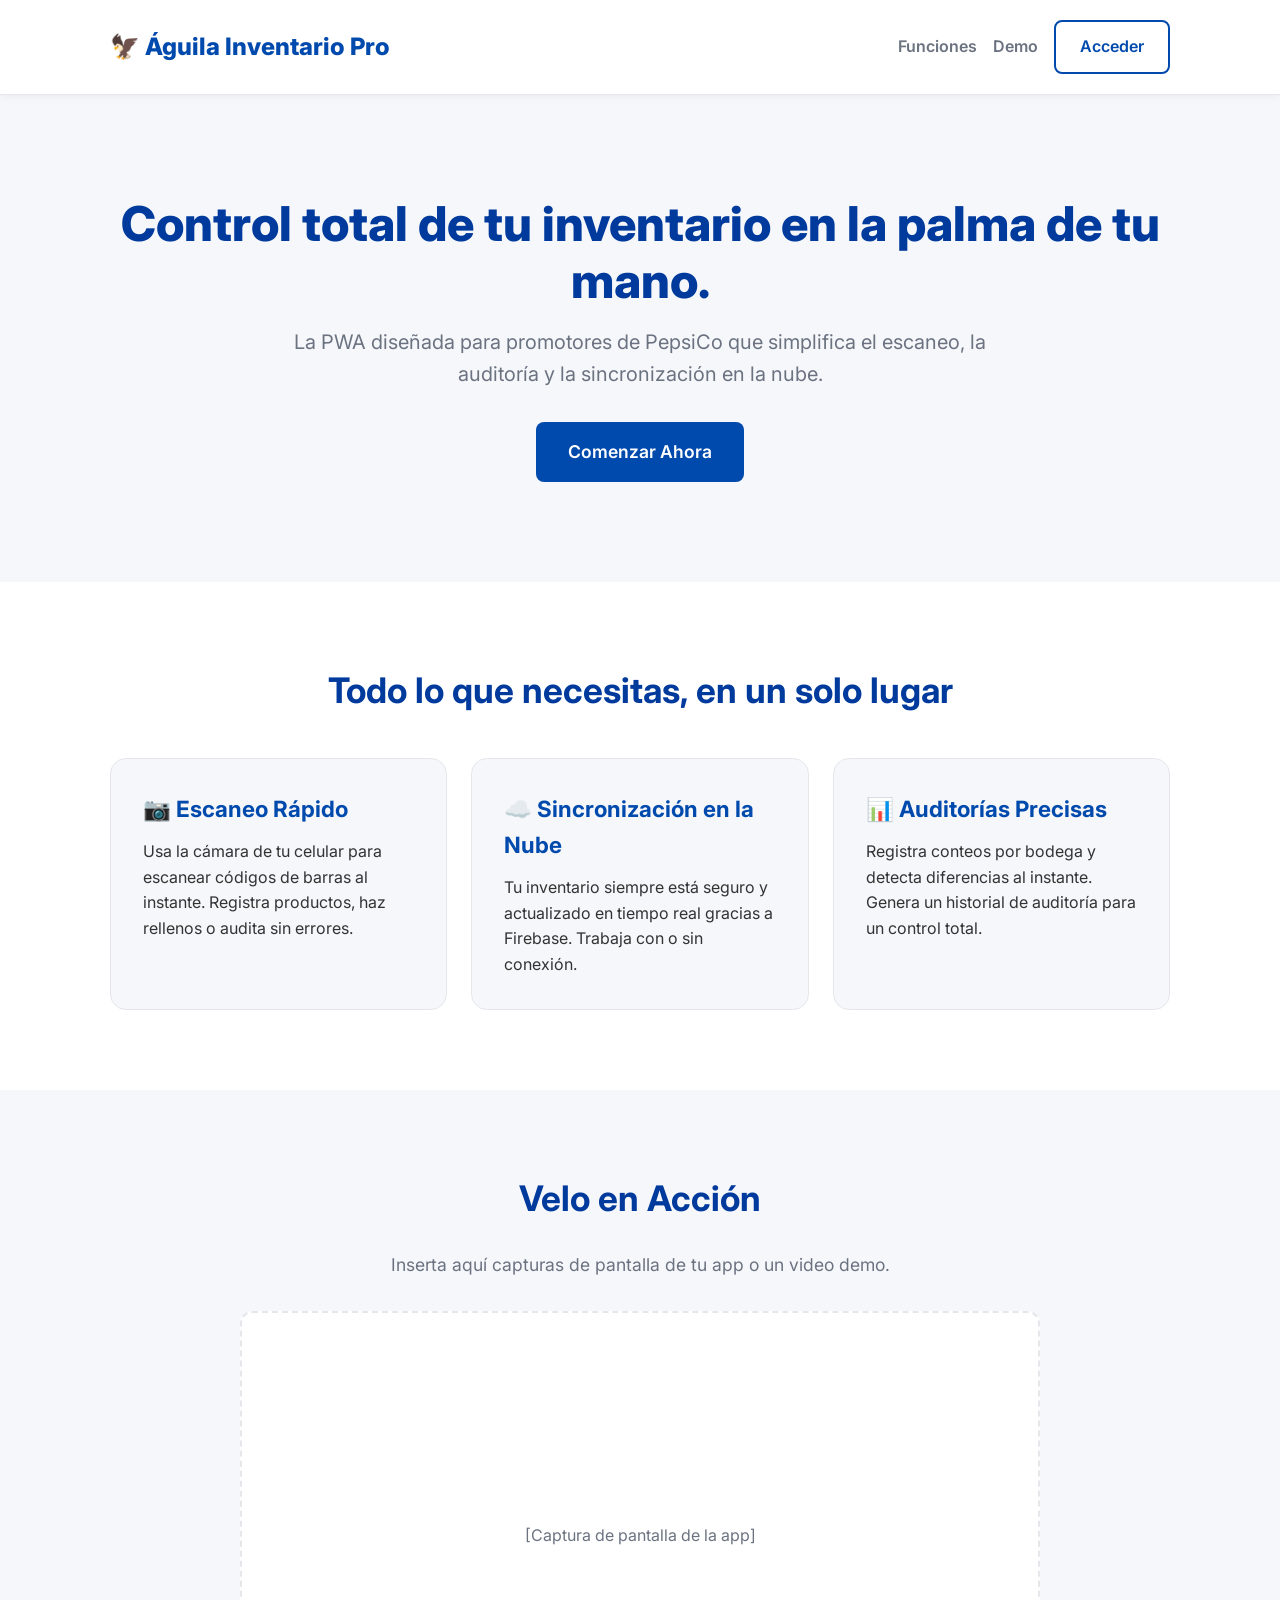
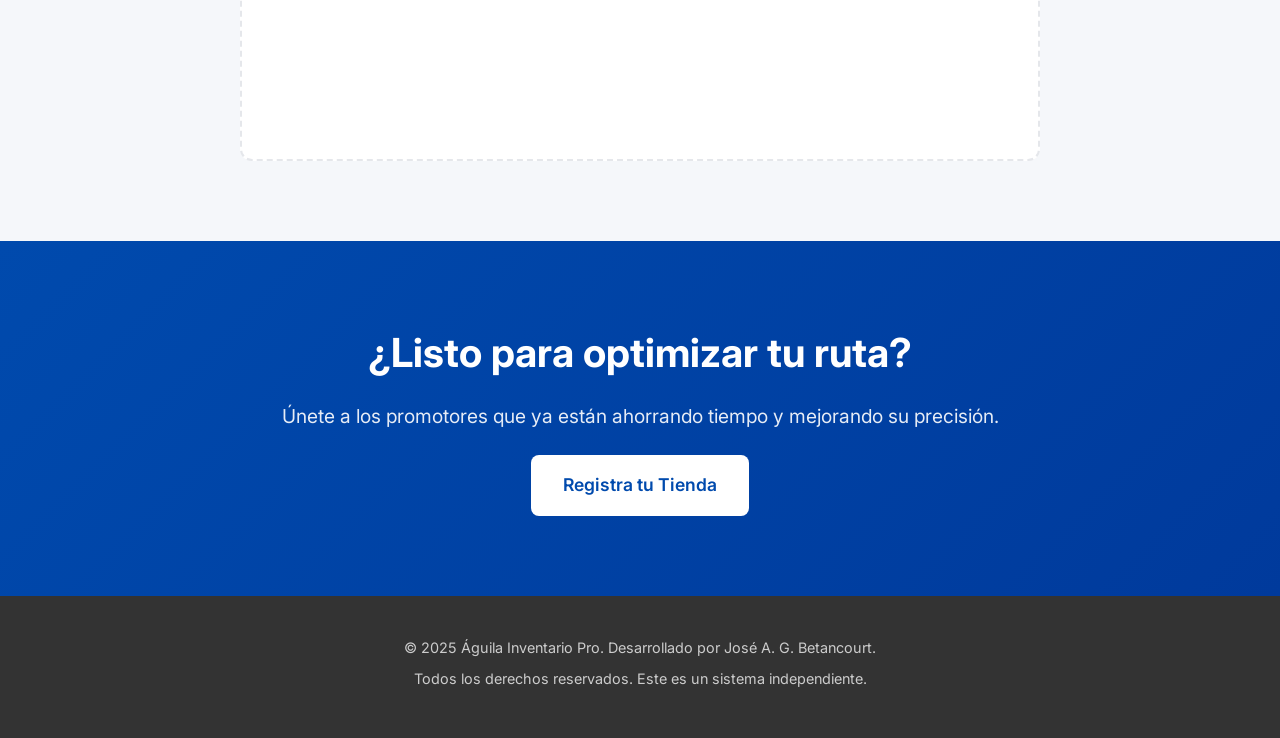
==== index.html @ 4dbc7846 "Add files via upload" ====
<!DOCTYPE html>
<html lang="es-MX">
<head>
    <meta charset="UTF-8">
    <meta name="viewport" content="width=device-width, initial-scale=1.0">
    <title>Águila Inventario Pro - La Solución para Promotores</title>
    <meta name="description" content="Optimiza tu inventario, auditorías y reportes con Águila Inventario Pro, la PWA diseñada para promotores de PepsiCo.">
    <link rel="stylesheet" href="style.css">
    <link rel="icon" href="https://aguilainvantario.netlify.app//icon-192x192.png">
</head>
<body>

    <header class="navbar">
        <div class="container">
            <h1 class="logo">🦅 Águila Inventario Pro</h1>
            <nav>
                <a href="#features" class="nav-link">Funciones</a>
                <a href="#demo" class="nav-link">Demo</a>
                <a href="https://aguilainvantario.netlify.app/" class="btn btn-secondary">Acceder</a>
            </nav>
        </div>
    </header>

    <main>
        <section id="hero" class="hero">
            <div class="container text-center">
                <h2>Control total de tu inventario en la palma de tu mano.</h2>
                <p class_subtle">La PWA diseñada para promotores de PepsiCo que simplifica el escaneo, la auditoría y la sincronización en la nube.</p>
                <a href="https://aguilainvantario.netlify.app/" class="btn btn-primary btn-lg">Comenzar Ahora</a>
            </div>
        </section>

        <section id="features" class="features">
            <div class="container">
                <h3 class="text-center section-title">Todo lo que necesitas, en un solo lugar</h3>
                <div class="features-grid">
                    <div class="feature-card">
                        <h4>📷 Escaneo Rápido</h4>
                        <p>Usa la cámara de tu celular para escanear códigos de barras al instante. Registra productos, haz rellenos o audita sin errores.</p>
                    </div>
                    <div class="feature-card">
                        <h4>☁️ Sincronización en la Nube</h4>
                        <p>Tu inventario siempre está seguro y actualizado en tiempo real gracias a Firebase. Trabaja con o sin conexión.</p>
                    </div>
                    <div class="feature-card">
                        <h4>📊 Auditorías Precisas</h4>
                        <p>Registra conteos por bodega y detecta diferencias al instante. Genera un historial de auditoría para un control total.</p>
                    </div>
                </div>
            </div>
        </section>

        <section id="demo" class="demo-section">
            <div class="container text-center">
                <h3 class="section-title">Velo en Acción</h3>
                <p class="text-subtle">Inserta aquí capturas de pantalla de tu app o un video demo.</p>
                <div class="screenshot-placeholder">
                    <p>[Captura de pantalla de la app]</p>
                </div>
            </div>
        </section>

        <section id="cta" class="cta">
            <div class="container text-center">
                <h3>¿Listo para optimizar tu ruta?</h3>
                <p>Únete a los promotores que ya están ahorrando tiempo y mejorando su precisión.</p>
                <a href="https://aguilainvantario.netlify.app/" class="btn btn-primary btn-lg">Registra tu Tienda</a>
            </div>
        </section>
    </main>

    <footer class="footer">
        <div class="container text-center">
            <p>&copy; 2025 Águila Inventario Pro. Desarrollado por José A. G. Betancourt.</p>
            <p>Todos los derechos reservados. Este es un sistema independiente.</p>
        </div>
    </footer>

</body>
</html>
---- style.css ----
/* Importar una fuente limpia */
@import url('https://fonts.googleapis.com/css2?family=Inter:wght@400;600;700;800&display=swap');

/* ============================================================
   Águila Inventario Pro - Estilos de Landing Page
   ============================================================ */

/* Usamos las mismas variables de color de tu app */
:root {
  --primary: #004aad; /* */
  --primary-dark: #003a9c; /* */
  --background: #f5f7fa; /* */
  --card-bg: #ffffff; /* */
  --border: #e5e7eb; /* */
  --text: #333333; /* */
  --muted: #6b7280; /* */
}

/* Reseteo básico */
* {
  box-sizing: border-box;
  margin: 0;
  padding: 0;
}

body {
  font-family: 'Inter', 'Segoe UI', Tahoma, sans-serif;
  background: var(--card-bg); /* Fondo blanco para la landing */
  color: var(--text);
  line-height: 1.6;
}

.container {
  max-width: 1100px;
  margin: 0 auto;
  padding: 0 20px;
}

.text-center {
  text-align: center;
}

.text-subtle {
  color: var(--muted);
  font-size: 1.1em;
}

.section-title {
  font-size: 2.2em;
  color: var(--primary-dark);
  margin-bottom: 24px;
}

/* --- Botones --- */
.btn {
  padding: 12px 24px;
  border: none;
  border-radius: 8px;
  font-weight: 600;
  font-size: 16px;
  text-decoration: none;
  transition: all 0.3s ease;
  cursor: pointer;
  display: inline-block;
}

.btn-primary {
  background: var(--primary);
  color: white;
}
.btn-primary:hover {
  background: var(--primary-dark);
  transform: translateY(-2px);
  box-shadow: 0 4px 12px rgba(0,74,173,0.3);
}

.btn-secondary {
  background: transparent;
  color: var(--primary);
  border: 2px solid var(--primary);
}
.btn-secondary:hover {
  background: var(--primary);
  color: white;
}

.btn-lg {
  padding: 16px 32px;
  font-size: 1.1em;
}

/* --- Encabezado --- */
.navbar {
  background: #fff;
  padding: 20px 0;
  border-bottom: 1px solid var(--border);
  position: sticky;
  top: 0;
  z-index: 100;
  box-shadow: 0 2px 8px rgba(0,0,0,0.05);
}

.navbar .container {
  display: flex;
  justify-content: space-between;
  align-items: center;
}

.logo {
  font-size: 1.5em;
  color: var(--primary);
  font-weight: 800;
}

.navbar nav {
  display: flex;
  align-items: center;
  gap: 16px;
}

.nav-link {
  text-decoration: none;
  color: var(--muted);
  font-weight: 600;
}
.nav-link:hover {
  color: var(--primary);
}

/* --- Secciones --- */
section {
  padding: 80px 0;
}

/* Hero */
.hero {
  background: var(--background);
  padding: 100px 0;
}

.hero h2 {
  font-size: 3em;
  font-weight: 800;
  color: var(--primary-dark);
  margin-bottom: 16px;
  line-height: 1.2;
}
.hero p {
  font-size: 1.25em;
  color: var(--muted);
  max-width: 700px;
  margin: 0 auto 32px;
}

/* Features */
.features {
  background: #fff;
}

.features-grid {
  display: grid;
  grid-template-columns: repeat(3, 1fr);
  gap: 24px;
  margin-top: 40px;
}

.feature-card {
  background: var(--background);
  padding: 32px;
  border-radius: 16px;
  border: 1px solid var(--border);
  transition: all 0.3s ease;
}
.feature-card:hover {
  transform: translateY(-5px);
  box-shadow: 0 8px 24px rgba(0,0,0,0.1);
}

.feature-card h4 {
  font-size: 1.4em;
  color: var(--primary);
  margin-bottom: 12px;
}

/* Demo */
.demo-section {
  background: var(--background);
}
.screenshot-placeholder {
  max-width: 800px;
  margin: 32px auto 0;
  background: #fff;
  border: 2px dashed var(--border);
  height: 450px;
  display: flex;
  align-items: center;
  justify-content: center;
  border-radius: 12px;
  color: var(--muted);
}

/* CTA */
.cta {
  background: linear-gradient(135deg, var(--primary), var(--primary-dark));
  color: white;
}
.cta h3 {
  font-size: 2.5em;
  margin-bottom: 16px;
}
.cta p {
  font-size: 1.2em;
  opacity: 0.9;
  margin-bottom: 24px;
}
.cta .btn-primary {
  background: white;
  color: var(--primary);
}
.cta .btn-primary:hover {
  background: #f0f0f0;
  color: var(--primary-dark);
}

/* Footer */
.footer {
  background: #333;
  color: #ccc;
  padding: 40px 0;
  font-size: 0.9em;
}
.footer p {
  margin-bottom: 8px;
}

/* Demo Gallery */
.demo-gallery {
  display: grid;
  grid-template-columns: repeat(auto-fit, minmax(280px, 1fr));
  gap: 24px;
  margin-top: 40px;
}

.demo-gallery img {
  width: 100%;
  border-radius: 12px;
  border: 1px solid var(--border);
  box-shadow: 0 6px 16px rgba(0,0,0,0.08);
  transition: all 0.3s ease;
}

.demo-gallery img:hover {
  transform: translateY(-5px) scale(1.03);
  box-shadow: 0 10px 24px rgba(0,0,0,0.12);
}


/* --- Responsivo --- */
@media (max-width: 768px) {
  .hero h2 {
    font-size: 2.2em;
  }
  .features-grid {
    grid-template-columns: 1fr;
  }
  .navbar .container {
    flex-direction: column;
    gap: 16px;
  }
}
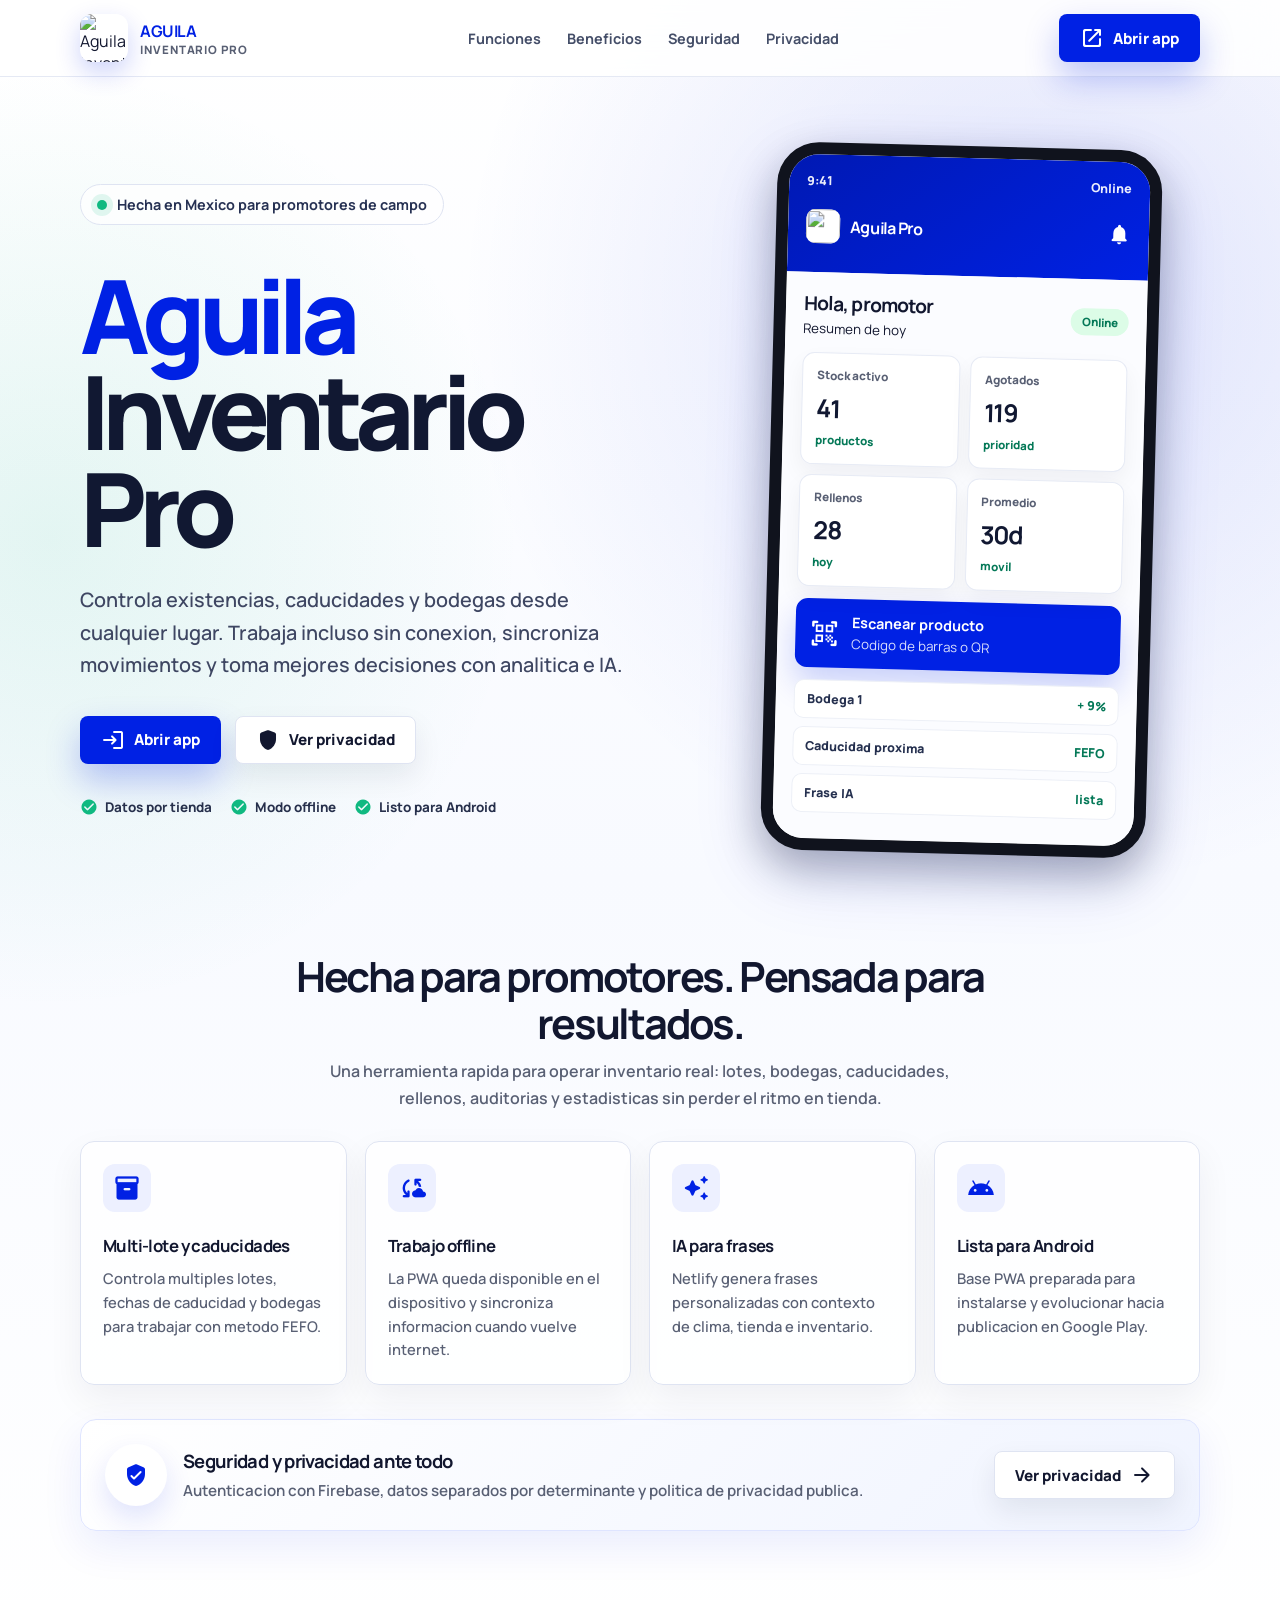
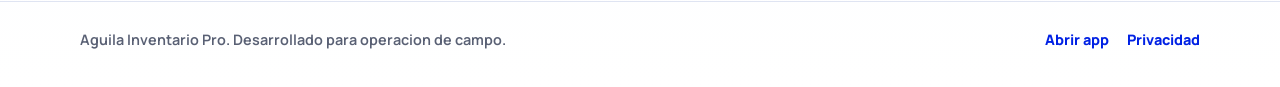
==== commit 94bcb8ae: "Rename landing.html to index.html" ====
--- a/index.html
+++ b/index.html
@@ -1,80 +1,770 @@
-<!DOCTYPE html>
-<html lang="es-MX">
-<head>
-    <meta charset="UTF-8">
-    <meta name="viewport" content="width=device-width, initial-scale=1.0">
-    <title>Águila Inventario Pro - La Solución para Promotores</title>
-    <meta name="description" content="Optimiza tu inventario, auditorías y reportes con Águila Inventario Pro, la PWA diseñada para promotores de PepsiCo.">
-    <link rel="stylesheet" href="style.css">
-    <link rel="icon" href="https://aguilainvantario.netlify.app//icon-192x192.png">
-</head>
-<body>
-
-    <header class="navbar">
-        <div class="container">
-            <h1 class="logo">🦅 Águila Inventario Pro</h1>
-            <nav>
-                <a href="#features" class="nav-link">Funciones</a>
-                <a href="#demo" class="nav-link">Demo</a>
-                <a href="https://aguilainvantario.netlify.app/" class="btn btn-secondary">Acceder</a>
-            </nav>
-        </div>
-    </header>
-
-    <main>
-        <section id="hero" class="hero">
-            <div class="container text-center">
-                <h2>Control total de tu inventario en la palma de tu mano.</h2>
-                <p class_subtle">La PWA diseñada para promotores de PepsiCo que simplifica el escaneo, la auditoría y la sincronización en la nube.</p>
-                <a href="https://aguilainvantario.netlify.app/" class="btn btn-primary btn-lg">Comenzar Ahora</a>
-            </div>
-        </section>
-
-        <section id="features" class="features">
-            <div class="container">
-                <h3 class="text-center section-title">Todo lo que necesitas, en un solo lugar</h3>
-                <div class="features-grid">
-                    <div class="feature-card">
-                        <h4>📷 Escaneo Rápido</h4>
-                        <p>Usa la cámara de tu celular para escanear códigos de barras al instante. Registra productos, haz rellenos o audita sin errores.</p>
-                    </div>
-                    <div class="feature-card">
-                        <h4>☁️ Sincronización en la Nube</h4>
-                        <p>Tu inventario siempre está seguro y actualizado en tiempo real gracias a Firebase. Trabaja con o sin conexión.</p>
-                    </div>
-                    <div class="feature-card">
-                        <h4>📊 Auditorías Precisas</h4>
-                        <p>Registra conteos por bodega y detecta diferencias al instante. Genera un historial de auditoría para un control total.</p>
-                    </div>
-                </div>
-            </div>
-        </section>
-
-        <section id="demo" class="demo-section">
-            <div class="container text-center">
-                <h3 class="section-title">Velo en Acción</h3>
-                <p class="text-subtle">Inserta aquí capturas de pantalla de tu app o un video demo.</p>
-                <div class="screenshot-placeholder">
-                    <p>[Captura de pantalla de la app]</p>
-                </div>
-            </div>
-        </section>
-
-        <section id="cta" class="cta">
-            <div class="container text-center">
-                <h3>¿Listo para optimizar tu ruta?</h3>
-                <p>Únete a los promotores que ya están ahorrando tiempo y mejorando su precisión.</p>
-                <a href="https://aguilainvantario.netlify.app/" class="btn btn-primary btn-lg">Registra tu Tienda</a>
-            </div>
-        </section>
-    </main>
-
-    <footer class="footer">
-        <div class="container text-center">
-            <p>&copy; 2025 Águila Inventario Pro. Desarrollado por José A. G. Betancourt.</p>
-            <p>Todos los derechos reservados. Este es un sistema independiente.</p>
-        </div>
-    </footer>
-
-</body>
-</html>
+<!DOCTYPE html>
+<html lang="es-MX">
+<head>
+  <meta charset="UTF-8">
+  <meta name="viewport" content="width=device-width, initial-scale=1.0">
+  <meta name="description" content="Aguila Inventario Pro, app de inventario para promotores con multi-lote, modo offline, analitica e IA.">
+  <meta name="theme-color" content="#0021e4">
+  <title>Aguila Inventario Pro | Inventario para promotores</title>
+  <link rel="manifest" href="manifest.json">
+  <link rel="icon" type="image/png" sizes="192x192" href="icon-192x192.png">
+  <link rel="apple-touch-icon" href="icon-192x192.png">
+  <link href="https://fonts.googleapis.com/css2?family=Manrope:wght@400;500;600;700;800;900&display=swap" rel="stylesheet">
+  <link href="https://fonts.googleapis.com/icon?family=Material+Icons+Round" rel="stylesheet">
+  <style>
+    :root {
+      --primary: #0021e4;
+      --primary-dark: #0016a8;
+      --primary-soft: #edf0ff;
+      --success: #10b981;
+      --warning: #f59e0b;
+      --text: #12172f;
+      --muted: #596074;
+      --border: #dfe4f2;
+      --surface: #ffffff;
+      --page: #f8faff;
+      --shadow: 0 24px 70px rgba(0, 33, 228, 0.14);
+    }
+
+    * {
+      box-sizing: border-box;
+      margin: 0;
+      padding: 0;
+    }
+
+    html {
+      scroll-behavior: smooth;
+    }
+
+    body {
+      min-height: 100vh;
+      font-family: "Manrope", Arial, sans-serif;
+      color: var(--text);
+      background:
+        radial-gradient(circle at 82% 18%, rgba(0, 33, 228, 0.12), transparent 34%),
+        radial-gradient(circle at 4% 32%, rgba(16, 185, 129, 0.10), transparent 28%),
+        linear-gradient(180deg, #ffffff 0%, var(--page) 52%, #ffffff 100%);
+    }
+
+    a {
+      color: inherit;
+      text-decoration: none;
+    }
+
+    .shell {
+      width: min(1120px, calc(100% - 32px));
+      margin: 0 auto;
+    }
+
+    .topbar {
+      position: sticky;
+      top: 0;
+      z-index: 10;
+      background: rgba(255, 255, 255, 0.86);
+      backdrop-filter: blur(18px);
+      border-bottom: 1px solid rgba(223, 228, 242, 0.8);
+    }
+
+    .topbar-inner {
+      height: 76px;
+      display: flex;
+      align-items: center;
+      justify-content: space-between;
+      gap: 24px;
+    }
+
+    .brand {
+      display: flex;
+      align-items: center;
+      gap: 12px;
+      min-width: 0;
+    }
+
+    .brand img {
+      width: 48px;
+      height: 48px;
+      border-radius: 12px;
+      box-shadow: 0 10px 26px rgba(0, 33, 228, 0.20);
+    }
+
+    .brand strong {
+      display: block;
+      font-size: 1rem;
+      line-height: 1;
+      letter-spacing: -0.03em;
+      color: var(--primary);
+    }
+
+    .brand span {
+      display: block;
+      margin-top: 3px;
+      font-size: 0.72rem;
+      font-weight: 800;
+      letter-spacing: 0.08em;
+      color: var(--muted);
+      text-transform: uppercase;
+    }
+
+    .nav {
+      display: flex;
+      align-items: center;
+      gap: 26px;
+      color: #25304f;
+      font-size: 0.9rem;
+      font-weight: 700;
+    }
+
+    .nav a {
+      opacity: 0.86;
+    }
+
+    .nav a:hover {
+      opacity: 1;
+      color: var(--primary);
+    }
+
+    .btn {
+      display: inline-flex;
+      align-items: center;
+      justify-content: center;
+      gap: 9px;
+      min-height: 48px;
+      padding: 0 20px;
+      border-radius: 8px;
+      border: 1px solid transparent;
+      font-weight: 850;
+      font-size: 0.95rem;
+      transition: transform 160ms ease, box-shadow 160ms ease, background 160ms ease;
+    }
+
+    .btn:hover {
+      transform: translateY(-1px);
+    }
+
+    .btn-primary {
+      color: #ffffff;
+      background: var(--primary);
+      box-shadow: 0 16px 34px rgba(0, 33, 228, 0.26);
+    }
+
+    .btn-primary:hover {
+      background: var(--primary-dark);
+    }
+
+    .btn-secondary {
+      color: #12172f;
+      background: #ffffff;
+      border-color: var(--border);
+      box-shadow: 0 12px 28px rgba(18, 23, 47, 0.08);
+    }
+
+    .hero {
+      min-height: calc(100vh - 76px);
+      display: grid;
+      grid-template-columns: minmax(0, 1.02fr) minmax(360px, 0.86fr);
+      align-items: center;
+      gap: clamp(36px, 6vw, 78px);
+      padding: 56px 0 34px;
+    }
+
+    .hero-copy {
+      max-width: 610px;
+    }
+
+    .country {
+      display: inline-flex;
+      align-items: center;
+      gap: 10px;
+      margin-bottom: 42px;
+      padding: 10px 16px;
+      border: 1px solid var(--border);
+      border-radius: 999px;
+      background: rgba(255, 255, 255, 0.72);
+      color: #263153;
+      font-size: 0.9rem;
+      font-weight: 700;
+    }
+
+    .country .dot {
+      width: 10px;
+      height: 10px;
+      border-radius: 50%;
+      background: var(--success);
+      box-shadow: 0 0 0 6px rgba(16, 185, 129, 0.12);
+    }
+
+    h1 {
+      max-width: 760px;
+      color: #111832;
+      font-size: clamp(3.3rem, 8vw, 6.5rem);
+      line-height: 0.94;
+      letter-spacing: -0.075em;
+      font-weight: 900;
+    }
+
+    h1 span {
+      color: var(--primary);
+    }
+
+    .lead {
+      max-width: 560px;
+      margin-top: 28px;
+      color: #3e4662;
+      font-size: clamp(1.05rem, 1.55vw, 1.25rem);
+      line-height: 1.65;
+      font-weight: 550;
+    }
+
+    .hero-actions {
+      display: flex;
+      flex-wrap: wrap;
+      gap: 14px;
+      margin-top: 34px;
+    }
+
+    .trust-row {
+      display: flex;
+      flex-wrap: wrap;
+      gap: 18px;
+      margin-top: 34px;
+      color: #27304c;
+      font-size: 0.84rem;
+      font-weight: 750;
+    }
+
+    .trust-row span {
+      display: inline-flex;
+      align-items: center;
+      gap: 7px;
+    }
+
+    .trust-row .material-icons-round {
+      color: var(--success);
+      font-size: 18px;
+    }
+
+    .phone-wrap {
+      display: flex;
+      justify-content: center;
+      align-items: center;
+      min-width: 0;
+    }
+
+    .phone {
+      width: min(385px, 100%);
+      border: 12px solid #10131d;
+      border-radius: 42px;
+      background: #ffffff;
+      box-shadow: var(--shadow), 0 18px 40px rgba(0, 0, 0, 0.28);
+      overflow: hidden;
+      transform: rotate(1.5deg);
+    }
+
+    .phone-top {
+      min-height: 118px;
+      padding: 18px 18px 22px;
+      color: #ffffff;
+      background: linear-gradient(145deg, #0019b3, #0021e4);
+    }
+
+    .phone-status {
+      display: flex;
+      justify-content: space-between;
+      margin-bottom: 20px;
+      font-size: 0.78rem;
+      font-weight: 800;
+      opacity: 0.92;
+    }
+
+    .phone-brand {
+      display: flex;
+      align-items: center;
+      justify-content: space-between;
+    }
+
+    .phone-brand img {
+      width: 34px;
+      height: 34px;
+      border-radius: 9px;
+      background: #ffffff;
+    }
+
+    .phone-brand strong {
+      display: block;
+      font-size: 1rem;
+      letter-spacing: -0.03em;
+    }
+
+    .phone-body {
+      padding: 18px;
+      background: #fbfcff;
+    }
+
+    .hello {
+      display: flex;
+      justify-content: space-between;
+      align-items: center;
+      margin-bottom: 14px;
+    }
+
+    .hello h2 {
+      font-size: 1.2rem;
+      letter-spacing: -0.04em;
+    }
+
+    .status {
+      display: inline-flex;
+      align-items: center;
+      gap: 6px;
+      padding: 6px 11px;
+      border-radius: 999px;
+      color: #047857;
+      background: #dcfce7;
+      font-size: 0.72rem;
+      font-weight: 900;
+    }
+
+    .metric-grid {
+      display: grid;
+      grid-template-columns: repeat(2, 1fr);
+      gap: 10px;
+    }
+
+    .metric {
+      min-height: 104px;
+      padding: 14px;
+      border: 1px solid #e7ebf5;
+      border-radius: 12px;
+      background: #ffffff;
+      box-shadow: 0 10px 22px rgba(18, 23, 47, 0.05);
+    }
+
+    .metric small {
+      display: block;
+      color: var(--muted);
+      font-weight: 800;
+      font-size: 0.73rem;
+    }
+
+    .metric strong {
+      display: block;
+      margin-top: 8px;
+      color: #111832;
+      font-size: 1.55rem;
+      letter-spacing: -0.05em;
+    }
+
+    .metric span {
+      display: inline-flex;
+      margin-top: 8px;
+      color: #047857;
+      font-size: 0.72rem;
+      font-weight: 800;
+    }
+
+    .scan-card {
+      margin: 12px 0;
+      padding: 14px;
+      display: flex;
+      align-items: center;
+      gap: 12px;
+      border-radius: 12px;
+      color: #ffffff;
+      background: var(--primary);
+      box-shadow: 0 16px 32px rgba(0, 33, 228, 0.20);
+    }
+
+    .scan-card .material-icons-round {
+      font-size: 30px;
+    }
+
+    .scan-card strong {
+      display: block;
+      font-size: 0.9rem;
+    }
+
+    .scan-card small {
+      opacity: 0.85;
+    }
+
+    .warehouse-list {
+      display: grid;
+      gap: 8px;
+      padding-bottom: 8px;
+    }
+
+    .warehouse-row {
+      display: flex;
+      justify-content: space-between;
+      gap: 16px;
+      padding: 10px 12px;
+      border-radius: 10px;
+      background: #ffffff;
+      border: 1px solid #edf0f7;
+      color: #25304f;
+      font-size: 0.78rem;
+      font-weight: 800;
+    }
+
+    .warehouse-row span:last-child {
+      color: #047857;
+    }
+
+    .features {
+      padding: 52px 0 70px;
+    }
+
+    .section-title {
+      max-width: 760px;
+      margin: 0 auto 30px;
+      text-align: center;
+    }
+
+    .section-title h2 {
+      font-size: clamp(1.9rem, 4vw, 2.6rem);
+      line-height: 1.12;
+      letter-spacing: -0.055em;
+    }
+
+    .section-title p {
+      max-width: 620px;
+      margin: 12px auto 0;
+      color: var(--muted);
+      font-weight: 600;
+      line-height: 1.65;
+    }
+
+    .feature-grid {
+      display: grid;
+      grid-template-columns: repeat(4, 1fr);
+      gap: 18px;
+    }
+
+    .feature {
+      min-height: 236px;
+      padding: 22px;
+      border: 1px solid var(--border);
+      border-radius: 14px;
+      background: rgba(255, 255, 255, 0.86);
+      box-shadow: 0 14px 36px rgba(18, 23, 47, 0.06);
+    }
+
+    .feature .material-icons-round {
+      display: inline-flex;
+      align-items: center;
+      justify-content: center;
+      width: 48px;
+      height: 48px;
+      margin-bottom: 22px;
+      border-radius: 12px;
+      color: var(--primary);
+      background: var(--primary-soft);
+      font-size: 28px;
+    }
+
+    .feature h3 {
+      font-size: 1.05rem;
+      letter-spacing: -0.035em;
+      margin-bottom: 10px;
+    }
+
+    .feature p {
+      color: var(--muted);
+      font-size: 0.92rem;
+      line-height: 1.62;
+      font-weight: 550;
+    }
+
+    .security {
+      margin-top: 34px;
+      padding: 24px;
+      display: flex;
+      align-items: center;
+      justify-content: space-between;
+      gap: 22px;
+      border: 1px solid #dfe5ff;
+      border-radius: 16px;
+      background: linear-gradient(135deg, #ffffff, #f0f4ff);
+      box-shadow: 0 16px 40px rgba(0, 33, 228, 0.08);
+    }
+
+    .security-info {
+      display: flex;
+      align-items: center;
+      gap: 16px;
+    }
+
+    .security-icon {
+      width: 62px;
+      height: 62px;
+      display: grid;
+      place-items: center;
+      border-radius: 50%;
+      color: var(--primary);
+      background: #ffffff;
+      box-shadow: 0 12px 28px rgba(0, 33, 228, 0.12);
+    }
+
+    .security h3 {
+      font-size: 1.15rem;
+      letter-spacing: -0.035em;
+      margin-bottom: 5px;
+    }
+
+    .security p {
+      color: var(--muted);
+      font-size: 0.95rem;
+      line-height: 1.55;
+      font-weight: 600;
+    }
+
+    .footer {
+      padding: 28px 0 38px;
+      border-top: 1px solid var(--border);
+      color: var(--muted);
+      font-size: 0.9rem;
+      font-weight: 650;
+    }
+
+    .footer-inner {
+      display: flex;
+      align-items: center;
+      justify-content: space-between;
+      gap: 16px;
+    }
+
+    .footer-links {
+      display: flex;
+      gap: 18px;
+      color: var(--primary);
+      font-weight: 850;
+    }
+
+    @media (max-width: 920px) {
+      .nav {
+        display: none;
+      }
+
+      .hero {
+        min-height: auto;
+        grid-template-columns: 1fr;
+        padding-top: 42px;
+      }
+
+      .hero-copy {
+        max-width: none;
+      }
+
+      .phone {
+        max-width: 360px;
+        transform: none;
+      }
+
+      .feature-grid {
+        grid-template-columns: repeat(2, 1fr);
+      }
+    }
+
+    @media (max-width: 620px) {
+      .shell {
+        width: min(100% - 24px, 1120px);
+      }
+
+      .topbar-inner {
+        height: 68px;
+      }
+
+      .brand img {
+        width: 42px;
+        height: 42px;
+      }
+
+      .topbar .btn {
+        min-height: 42px;
+        padding: 0 13px;
+        font-size: 0.85rem;
+      }
+
+      .country {
+        margin-bottom: 26px;
+      }
+
+      h1 {
+        font-size: clamp(3rem, 16vw, 4.7rem);
+      }
+
+      .hero-actions {
+        display: grid;
+      }
+
+      .trust-row {
+        display: grid;
+        gap: 10px;
+      }
+
+      .feature-grid {
+        grid-template-columns: 1fr;
+      }
+
+      .security,
+      .security-info,
+      .footer-inner {
+        align-items: flex-start;
+        flex-direction: column;
+      }
+    }
+  </style>
+</head>
+<body>
+  <header class="topbar">
+    <div class="shell topbar-inner">
+      <a class="brand" href="landing.html" aria-label="Aguila Inventario Pro">
+        <img src="icon-192x192.png" alt="Aguila Inventario Pro">
+        <span>
+          <strong>Aguila</strong>
+          <span>Inventario Pro</span>
+        </span>
+      </a>
+      <nav class="nav" aria-label="Secciones">
+        <a href="#funciones">Funciones</a>
+        <a href="#beneficios">Beneficios</a>
+        <a href="#seguridad">Seguridad</a>
+        <a href="privacy.html">Privacidad</a>
+      </nav>
+      <a class="btn btn-primary" href="index.html">
+        <span class="material-icons-round" aria-hidden="true">open_in_new</span>
+        Abrir app
+      </a>
+    </div>
+  </header>
+
+  <main>
+    <section class="shell hero">
+      <div class="hero-copy">
+        <div class="country"><span class="dot"></span> Hecha en Mexico para promotores de campo</div>
+        <h1><span>Aguila</span><br>Inventario Pro</h1>
+        <p class="lead">
+          Controla existencias, caducidades y bodegas desde cualquier lugar.
+          Trabaja incluso sin conexion, sincroniza movimientos y toma mejores decisiones con analitica e IA.
+        </p>
+        <div class="hero-actions">
+          <a class="btn btn-primary" href="index.html">
+            <span class="material-icons-round" aria-hidden="true">login</span>
+            Abrir app
+          </a>
+          <a class="btn btn-secondary" href="privacy.html">
+            <span class="material-icons-round" aria-hidden="true">shield</span>
+            Ver privacidad
+          </a>
+        </div>
+        <div class="trust-row" aria-label="Beneficios principales">
+          <span><span class="material-icons-round" aria-hidden="true">check_circle</span>Datos por tienda</span>
+          <span><span class="material-icons-round" aria-hidden="true">check_circle</span>Modo offline</span>
+          <span><span class="material-icons-round" aria-hidden="true">check_circle</span>Listo para Android</span>
+        </div>
+      </div>
+
+      <div class="phone-wrap" aria-hidden="true">
+        <div class="phone">
+          <div class="phone-top">
+            <div class="phone-status">
+              <span>9:41</span>
+              <span>Online</span>
+            </div>
+            <div class="phone-brand">
+              <div style="display:flex;align-items:center;gap:10px;">
+                <img src="icon-192x192.png" alt="">
+                <strong>Aguila Pro</strong>
+              </div>
+              <span class="material-icons-round">notifications</span>
+            </div>
+          </div>
+          <div class="phone-body">
+            <div class="hello">
+              <div>
+                <h2>Hola, promotor</h2>
+                <small>Resumen de hoy</small>
+              </div>
+              <span class="status">Online</span>
+            </div>
+            <div class="metric-grid">
+              <div class="metric"><small>Stock activo</small><strong>41</strong><span>productos</span></div>
+              <div class="metric"><small>Agotados</small><strong>119</strong><span>prioridad</span></div>
+              <div class="metric"><small>Rellenos</small><strong>28</strong><span>hoy</span></div>
+              <div class="metric"><small>Promedio</small><strong>30d</strong><span>movil</span></div>
+            </div>
+            <div class="scan-card">
+              <span class="material-icons-round">qr_code_scanner</span>
+              <div><strong>Escanear producto</strong><small>Codigo de barras o QR</small></div>
+            </div>
+            <div class="warehouse-list">
+              <div class="warehouse-row"><span>Bodega 1</span><span>+ 9%</span></div>
+              <div class="warehouse-row"><span>Caducidad proxima</span><span>FEFO</span></div>
+              <div class="warehouse-row"><span>Frase IA</span><span>lista</span></div>
+            </div>
+          </div>
+        </div>
+      </div>
+    </section>
+
+    <section class="shell features" id="funciones">
+      <div class="section-title" id="beneficios">
+        <h2>Hecha para promotores. Pensada para resultados.</h2>
+        <p>
+          Una herramienta rapida para operar inventario real: lotes, bodegas, caducidades,
+          rellenos, auditorias y estadisticas sin perder el ritmo en tienda.
+        </p>
+      </div>
+
+      <div class="feature-grid">
+        <article class="feature">
+          <span class="material-icons-round" aria-hidden="true">inventory_2</span>
+          <h3>Multi-lote y caducidades</h3>
+          <p>Controla multiples lotes, fechas de caducidad y bodegas para trabajar con metodo FEFO.</p>
+        </article>
+        <article class="feature">
+          <span class="material-icons-round" aria-hidden="true">cloud_sync</span>
+          <h3>Trabajo offline</h3>
+          <p>La PWA queda disponible en el dispositivo y sincroniza informacion cuando vuelve internet.</p>
+        </article>
+        <article class="feature">
+          <span class="material-icons-round" aria-hidden="true">auto_awesome</span>
+          <h3>IA para frases</h3>
+          <p>Netlify genera frases personalizadas con contexto de clima, tienda e inventario.</p>
+        </article>
+        <article class="feature">
+          <span class="material-icons-round" aria-hidden="true">android</span>
+          <h3>Lista para Android</h3>
+          <p>Base PWA preparada para instalarse y evolucionar hacia publicacion en Google Play.</p>
+        </article>
+      </div>
+
+      <div class="security" id="seguridad">
+        <div class="security-info">
+          <div class="security-icon">
+            <span class="material-icons-round" aria-hidden="true">verified_user</span>
+          </div>
+          <div>
+            <h3>Seguridad y privacidad ante todo</h3>
+            <p>Autenticacion con Firebase, datos separados por determinante y politica de privacidad publica.</p>
+          </div>
+        </div>
+        <a class="btn btn-secondary" href="privacy.html">
+          Ver privacidad
+          <span class="material-icons-round" aria-hidden="true">arrow_forward</span>
+        </a>
+      </div>
+    </section>
+  </main>
+
+  <footer class="footer">
+    <div class="shell footer-inner">
+      <span>Aguila Inventario Pro. Desarrollado para operacion de campo.</span>
+      <div class="footer-links">
+        <a href="index.html">Abrir app</a>
+        <a href="privacy.html">Privacidad</a>
+      </div>
+    </div>
+  </footer>
+</body>
+</html>
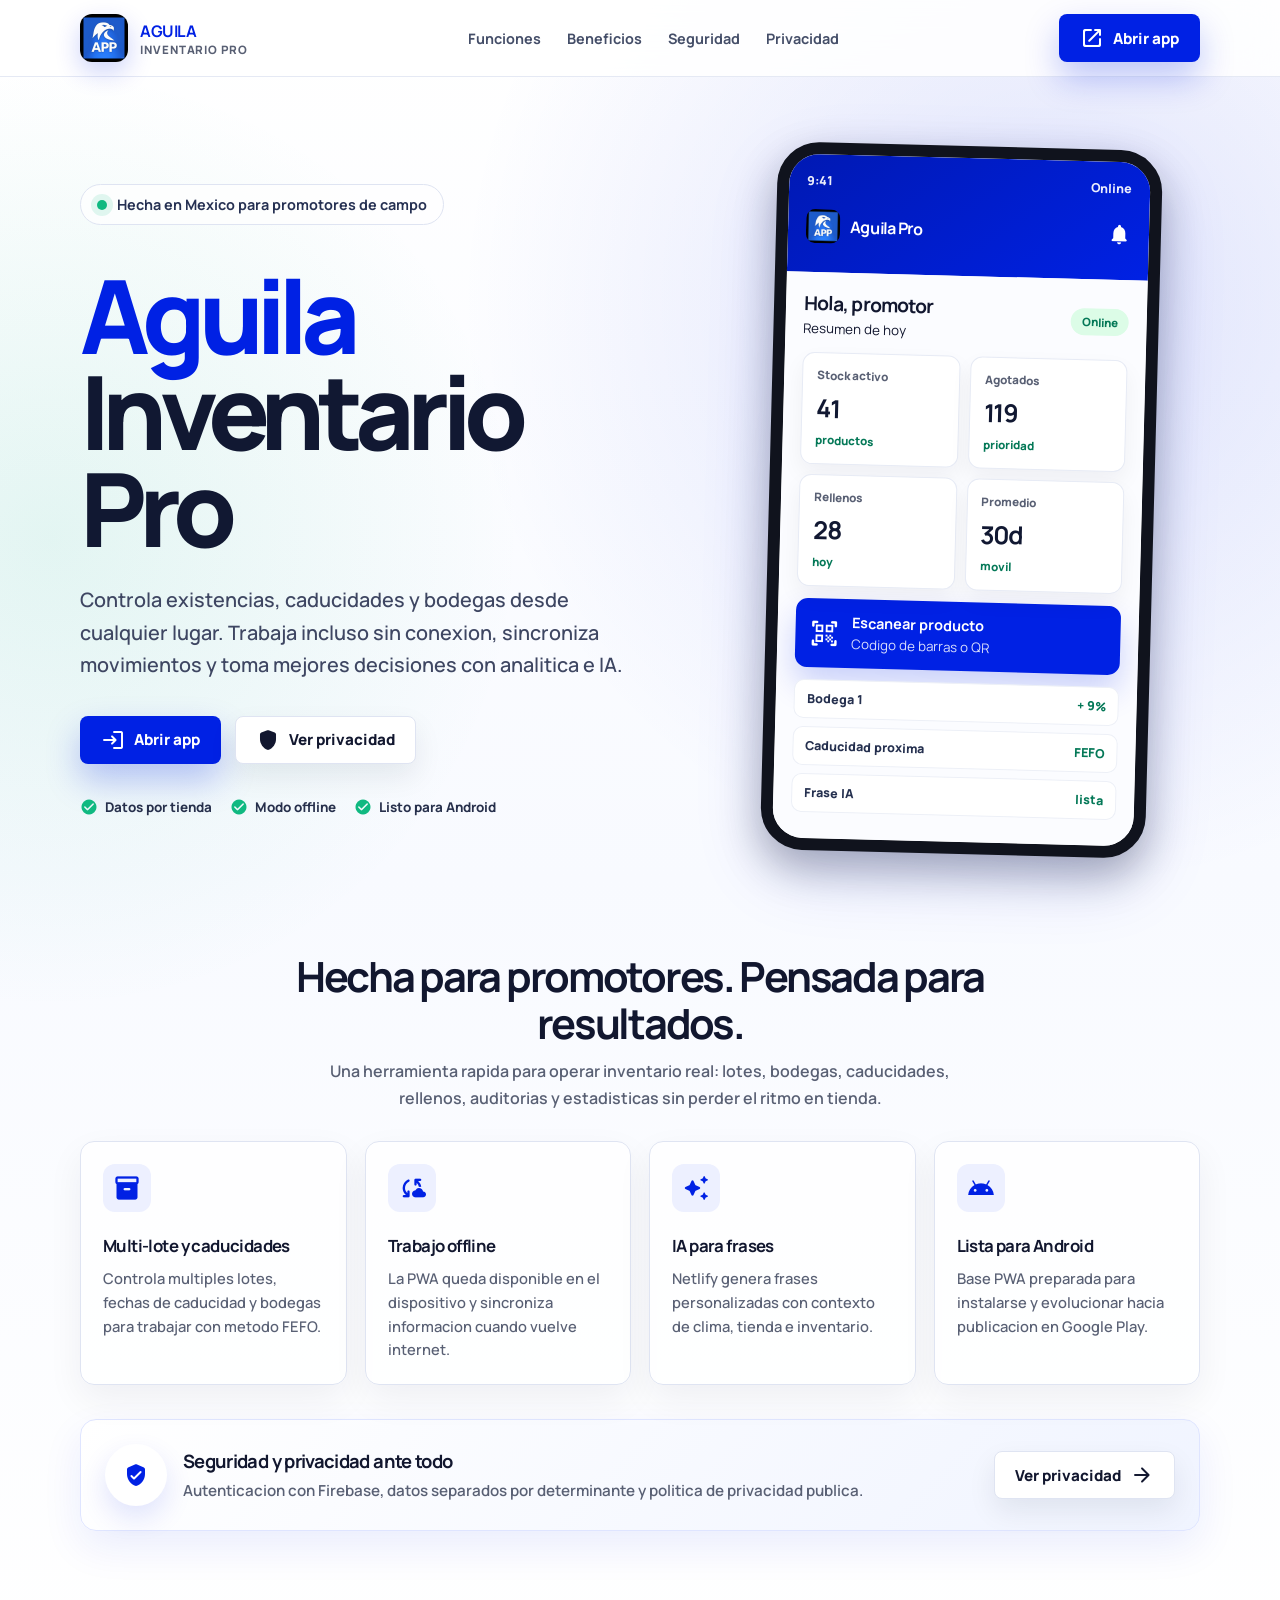
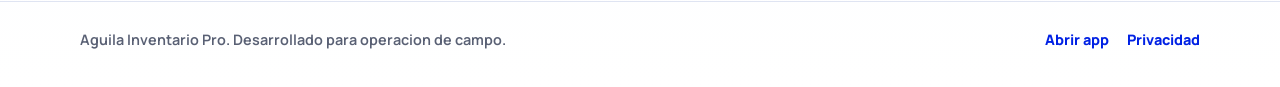
==== commit b0f95686: "Point landing CTAs to app" ====
--- a/index.html
+++ b/index.html
@@ -618,7 +618,7 @@
 <body>
   <header class="topbar">
     <div class="shell topbar-inner">
-      <a class="brand" href="landing.html" aria-label="Aguila Inventario Pro">
+      <a class="brand" href="/" aria-label="Aguila Inventario Pro">
         <img src="icon-192x192.png" alt="Aguila Inventario Pro">
         <span>
           <strong>Aguila</strong>
@@ -629,9 +629,9 @@
         <a href="#funciones">Funciones</a>
         <a href="#beneficios">Beneficios</a>
         <a href="#seguridad">Seguridad</a>
-        <a href="privacy.html">Privacidad</a>
+        <a href="https://aguilainventario.netlify.app/privacy.html">Privacidad</a>
       </nav>
-      <a class="btn btn-primary" href="index.html">
+      <a class="btn btn-primary" href="https://aguilainventario.netlify.app/">
         <span class="material-icons-round" aria-hidden="true">open_in_new</span>
         Abrir app
       </a>
@@ -648,11 +648,11 @@
           Trabaja incluso sin conexion, sincroniza movimientos y toma mejores decisiones con analitica e IA.
         </p>
         <div class="hero-actions">
-          <a class="btn btn-primary" href="index.html">
+          <a class="btn btn-primary" href="https://aguilainventario.netlify.app/">
             <span class="material-icons-round" aria-hidden="true">login</span>
             Abrir app
           </a>
-          <a class="btn btn-secondary" href="privacy.html">
+          <a class="btn btn-secondary" href="https://aguilainventario.netlify.app/privacy.html">
             <span class="material-icons-round" aria-hidden="true">shield</span>
             Ver privacidad
           </a>
@@ -749,7 +749,7 @@
             <p>Autenticacion con Firebase, datos separados por determinante y politica de privacidad publica.</p>
           </div>
         </div>
-        <a class="btn btn-secondary" href="privacy.html">
+        <a class="btn btn-secondary" href="https://aguilainventario.netlify.app/privacy.html">
           Ver privacidad
           <span class="material-icons-round" aria-hidden="true">arrow_forward</span>
         </a>
@@ -761,8 +761,8 @@
     <div class="shell footer-inner">
       <span>Aguila Inventario Pro. Desarrollado para operacion de campo.</span>
       <div class="footer-links">
-        <a href="index.html">Abrir app</a>
-        <a href="privacy.html">Privacidad</a>
+        <a href="https://aguilainventario.netlify.app/">Abrir app</a>
+        <a href="https://aguilainventario.netlify.app/privacy.html">Privacidad</a>
       </div>
     </div>
   </footer>
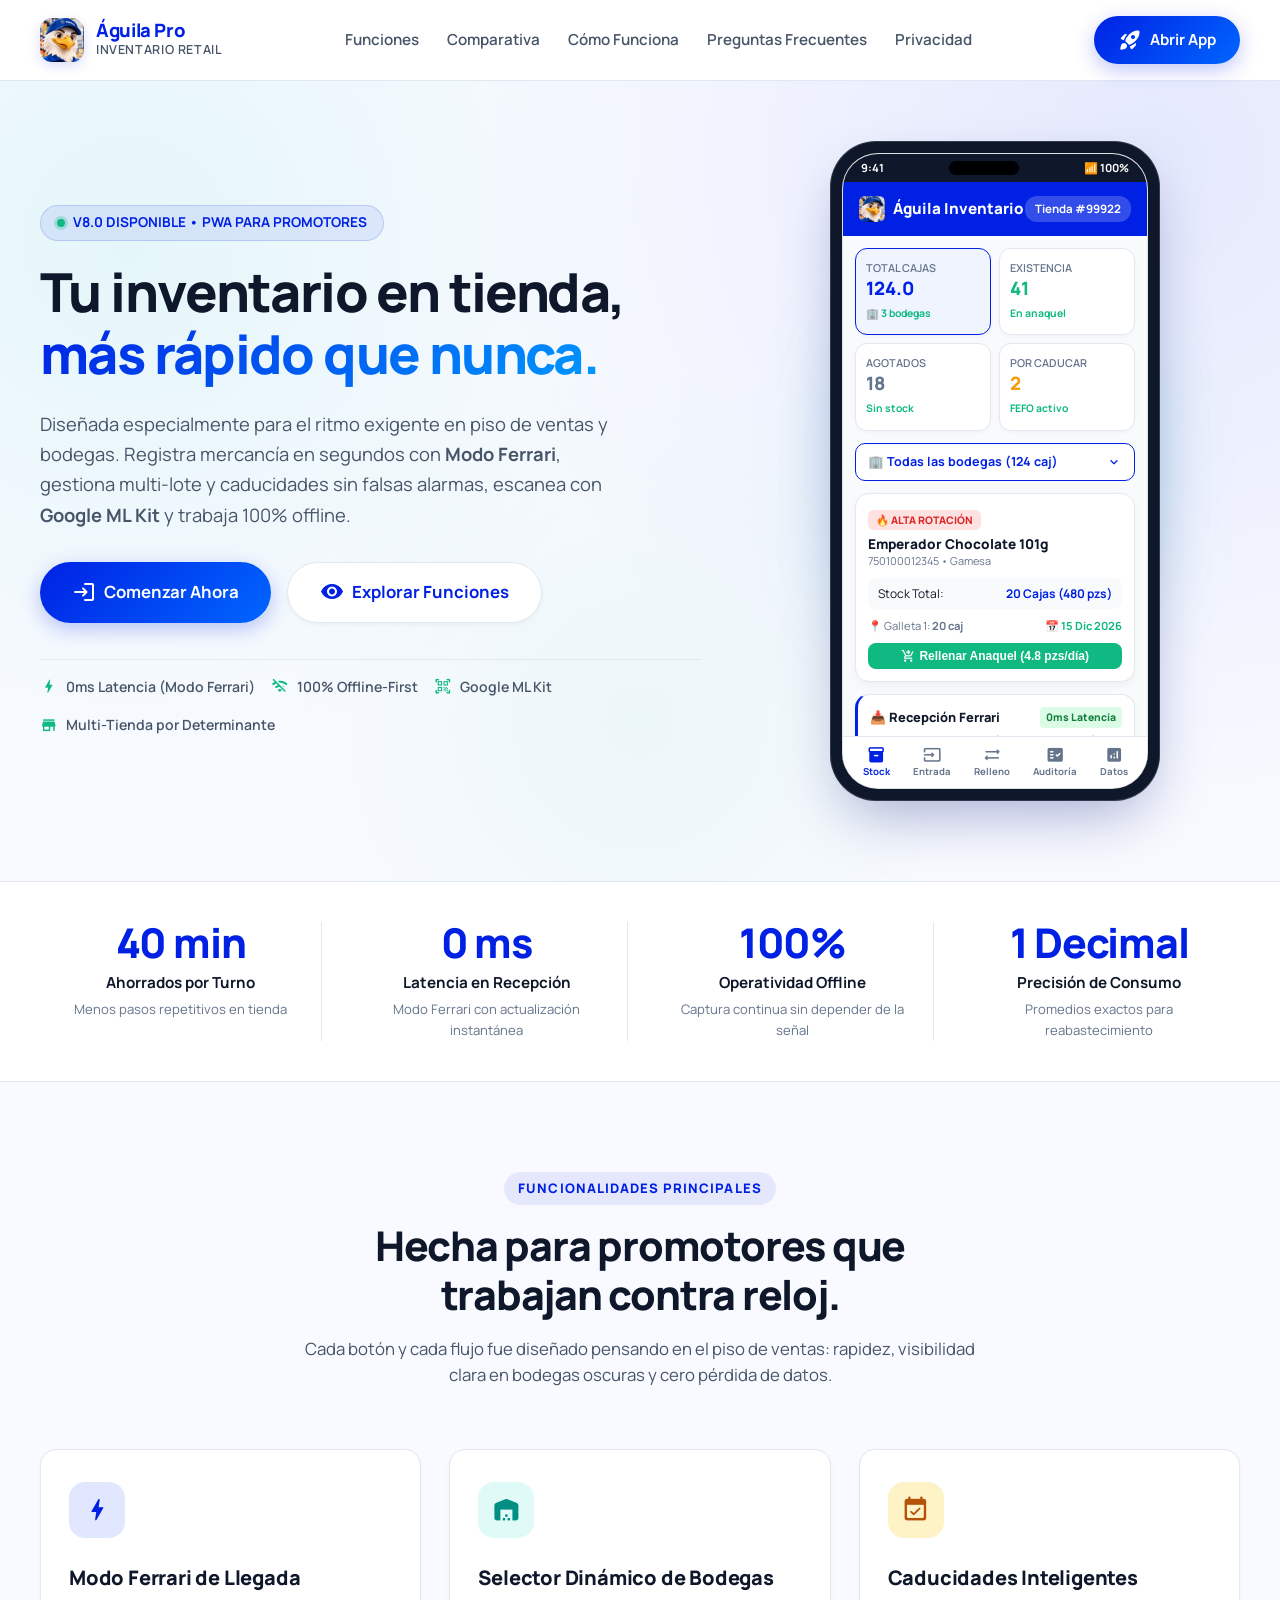
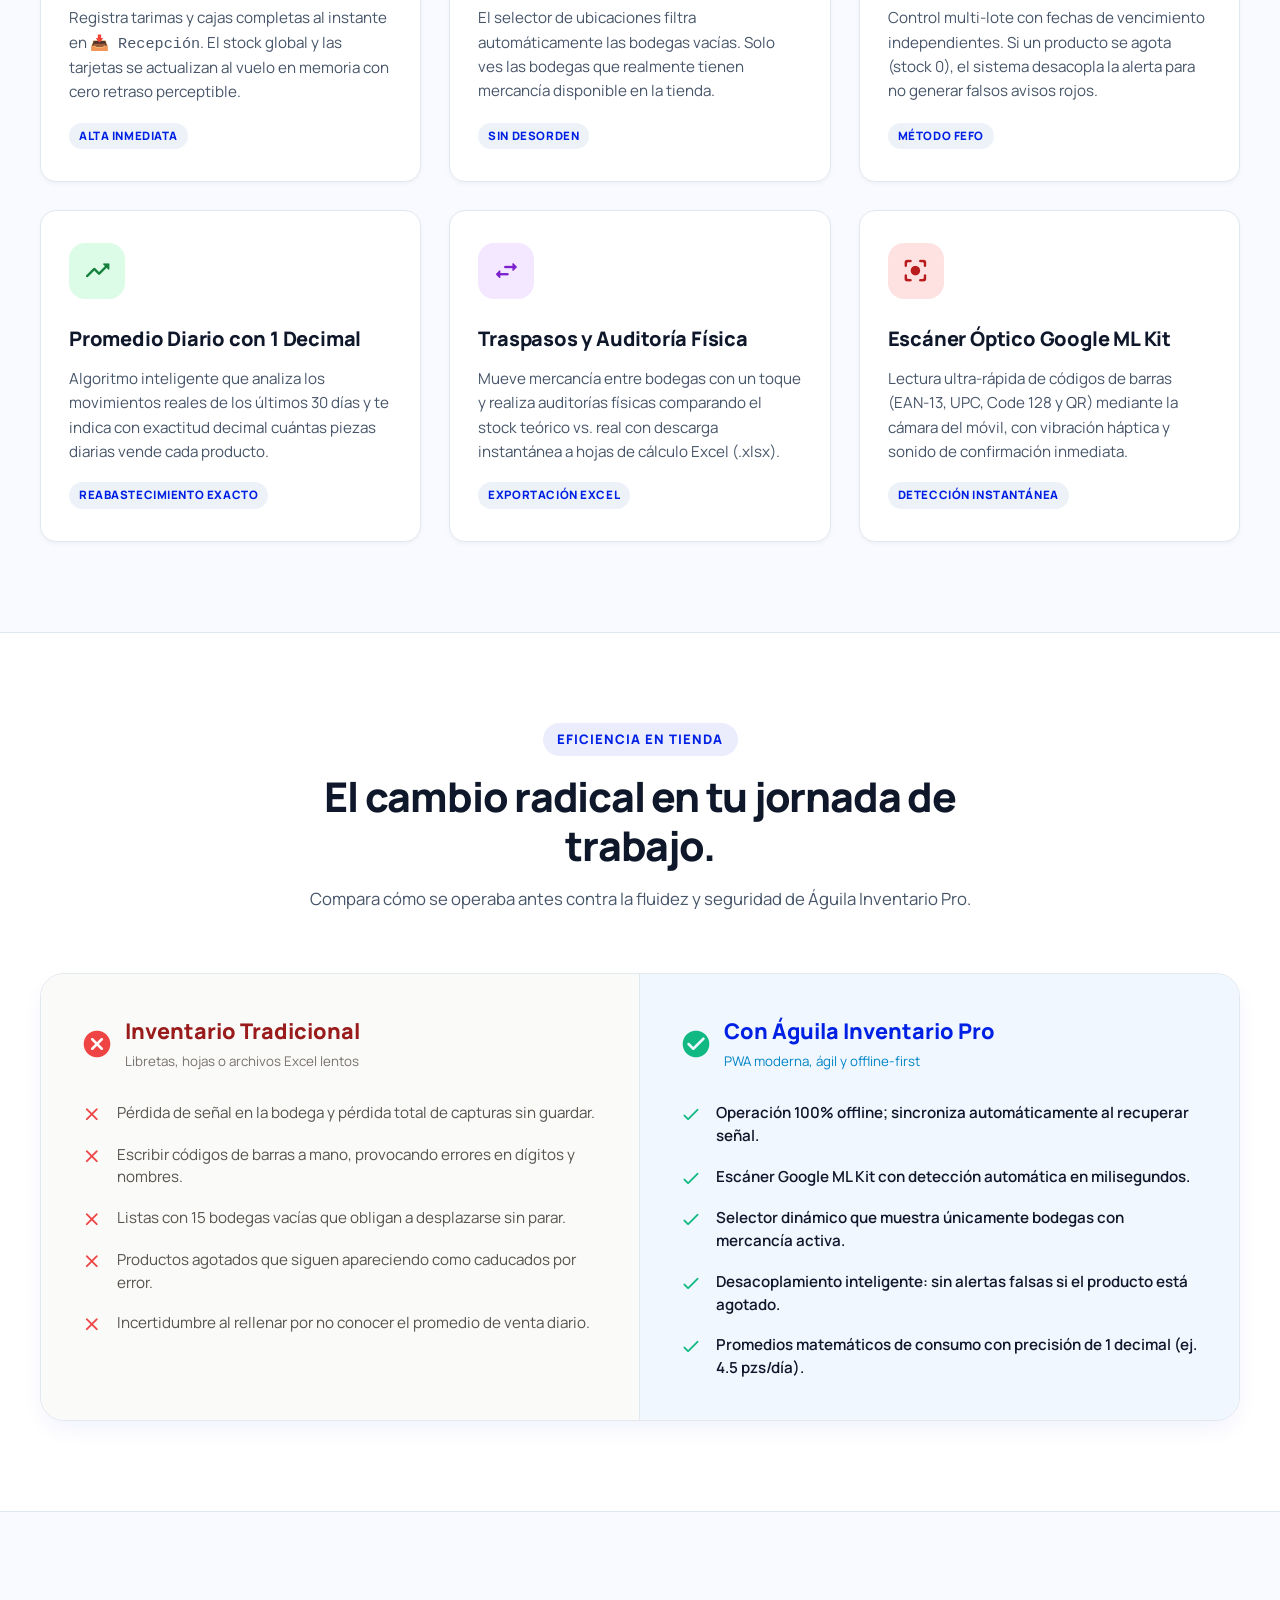
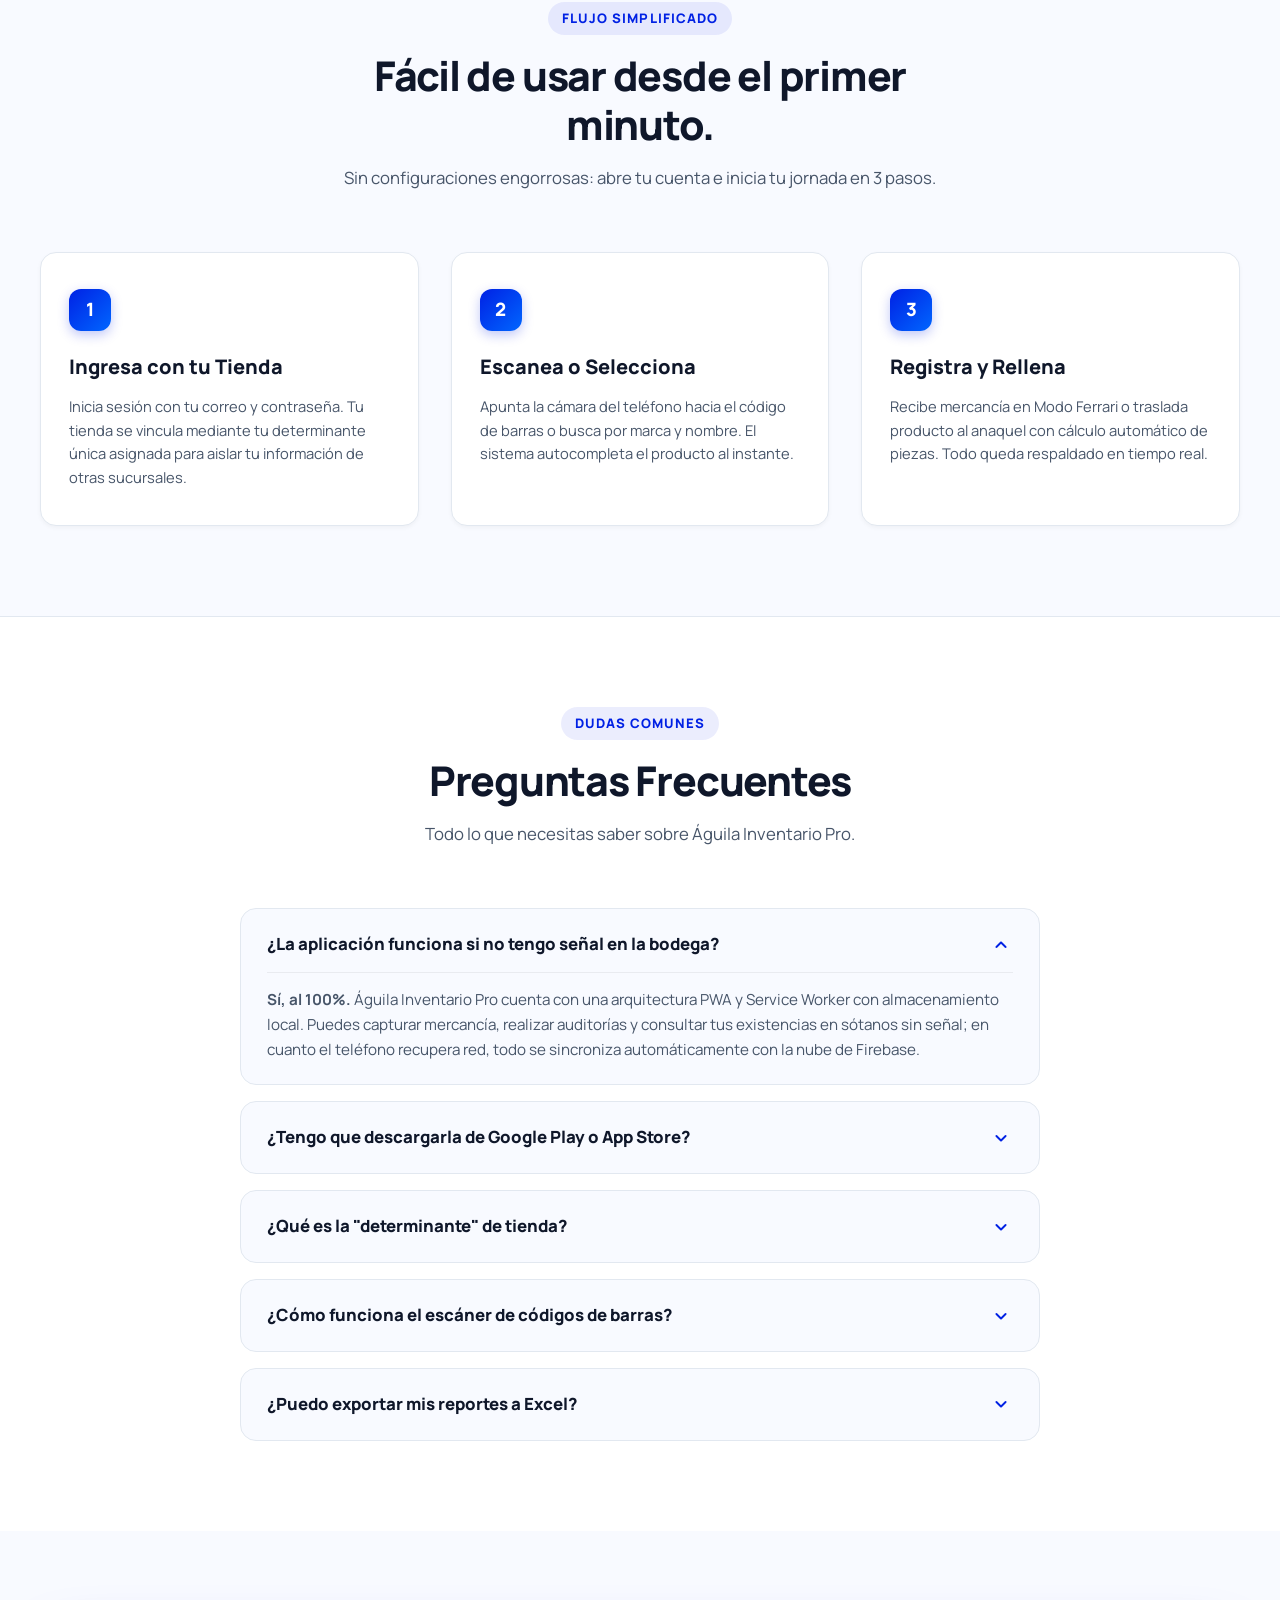
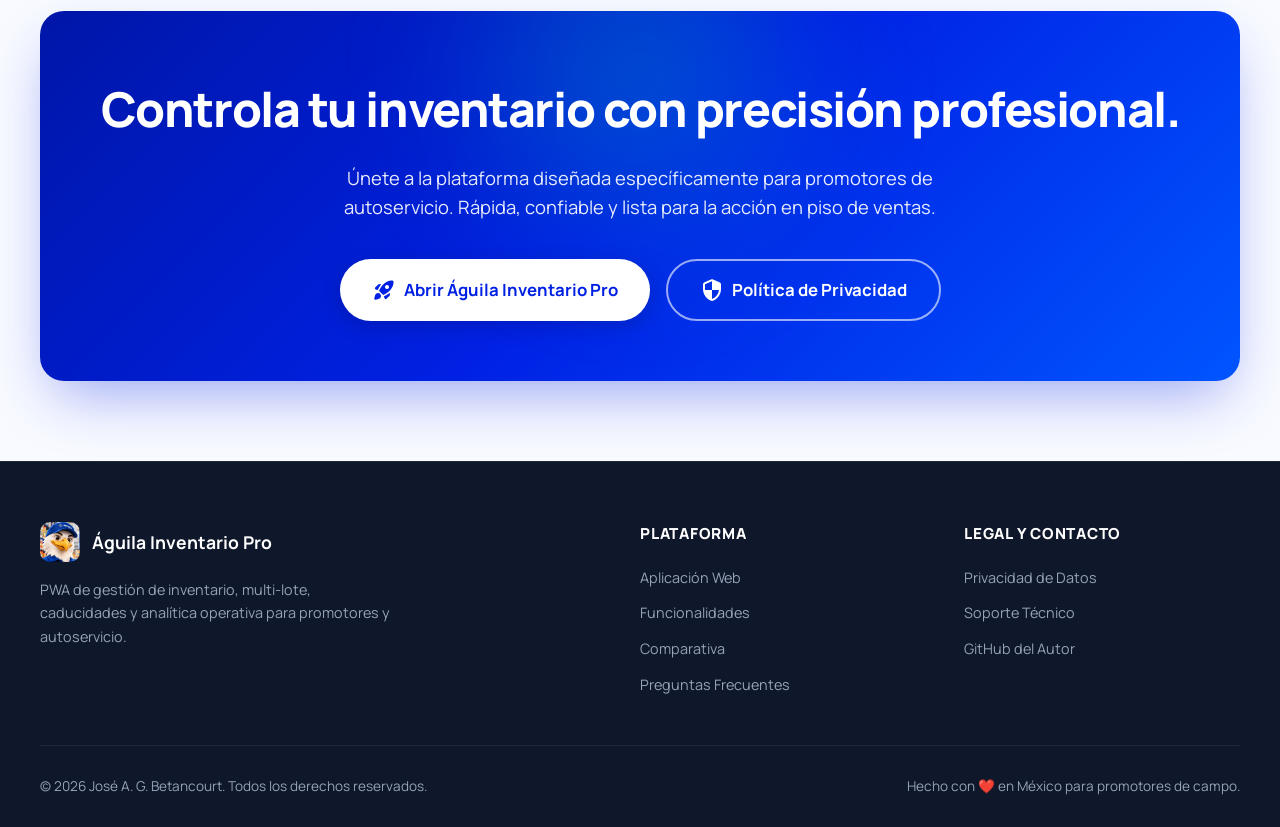
==== commit 68de7f39: "feat(landing): rediseño profesional v8.0 con mockup interactivo, comparativa, FAQ y soporte responsi" ====
--- a/index.html
+++ b/index.html
@@ -3,768 +3,602 @@
 <head>
   <meta charset="UTF-8">
   <meta name="viewport" content="width=device-width, initial-scale=1.0">
-  <meta name="description" content="Aguila Inventario Pro, app de inventario para promotores con multi-lote, modo offline, analitica e IA.">
+  <title>Águila Inventario Pro | La PWA de Inventario Más Rápida para Promotores</title>
+  
+  <!-- Meta SEO & Open Graph -->
+  <meta name="description" content="Águila Inventario Pro es la Progressive Web App para promotores de autoservicio: Modo Ferrari con 0ms de latencia, selector de bodegas con existencias activas, control FEFO de caducidades, escáner Google ML Kit y soporte 100% offline.">
   <meta name="theme-color" content="#0021e4">
-  <title>Aguila Inventario Pro | Inventario para promotores</title>
-  <link rel="manifest" href="manifest.json">
+  <meta name="author" content="José A. G. Betancourt">
+  <meta property="og:title" content="Águila Inventario Pro | Inventario Profesional para Promotores">
+  <meta property="og:description" content="Modo Ferrari con 0ms de latencia, selector inteligente de bodegas, control de caducidades, escáner ML Kit y modo 100% offline en piso de ventas.">
+  <meta property="og:image" content="avatar-aguila.png">
+  <meta property="og:url" content="https://aguila-inventario-page.netlify.app/">
+  <meta property="og:type" content="website">
+
+  <!-- Favicons y Manifiesto PWA -->
   <link rel="icon" type="image/png" sizes="192x192" href="icon-192x192.png">
   <link rel="apple-touch-icon" href="icon-192x192.png">
-  <link href="https://fonts.googleapis.com/css2?family=Manrope:wght@400;500;600;700;800;900&display=swap" rel="stylesheet">
+  <link rel="manifest" href="manifest.json">
+
+  <!-- Fuentes e Iconos -->
+  <link rel="preconnect" href="https://fonts.googleapis.com">
+  <link rel="preconnect" href="https://fonts.gstatic.com" crossorigin>
+  <link href="https://fonts.googleapis.com/css2?family=Manrope:wght@400;600;700;800;900&display=swap" rel="stylesheet">
   <link href="https://fonts.googleapis.com/icon?family=Material+Icons+Round" rel="stylesheet">
-  <style>
-    :root {
-      --primary: #0021e4;
-      --primary-dark: #0016a8;
-      --primary-soft: #edf0ff;
-      --success: #10b981;
-      --warning: #f59e0b;
-      --text: #12172f;
-      --muted: #596074;
-      --border: #dfe4f2;
-      --surface: #ffffff;
-      --page: #f8faff;
-      --shadow: 0 24px 70px rgba(0, 33, 228, 0.14);
-    }
-
-    * {
-      box-sizing: border-box;
-      margin: 0;
-      padding: 0;
-    }
-
-    html {
-      scroll-behavior: smooth;
-    }
-
-    body {
-      min-height: 100vh;
-      font-family: "Manrope", Arial, sans-serif;
-      color: var(--text);
-      background:
-        radial-gradient(circle at 82% 18%, rgba(0, 33, 228, 0.12), transparent 34%),
-        radial-gradient(circle at 4% 32%, rgba(16, 185, 129, 0.10), transparent 28%),
-        linear-gradient(180deg, #ffffff 0%, var(--page) 52%, #ffffff 100%);
-    }
-
-    a {
-      color: inherit;
-      text-decoration: none;
-    }
-
-    .shell {
-      width: min(1120px, calc(100% - 32px));
-      margin: 0 auto;
-    }
-
-    .topbar {
-      position: sticky;
-      top: 0;
-      z-index: 10;
-      background: rgba(255, 255, 255, 0.86);
-      backdrop-filter: blur(18px);
-      border-bottom: 1px solid rgba(223, 228, 242, 0.8);
-    }
-
-    .topbar-inner {
-      height: 76px;
-      display: flex;
-      align-items: center;
-      justify-content: space-between;
-      gap: 24px;
-    }
-
-    .brand {
-      display: flex;
-      align-items: center;
-      gap: 12px;
-      min-width: 0;
-    }
-
-    .brand img {
-      width: 48px;
-      height: 48px;
-      border-radius: 12px;
-      box-shadow: 0 10px 26px rgba(0, 33, 228, 0.20);
-    }
-
-    .brand strong {
-      display: block;
-      font-size: 1rem;
-      line-height: 1;
-      letter-spacing: -0.03em;
-      color: var(--primary);
-    }
-
-    .brand span {
-      display: block;
-      margin-top: 3px;
-      font-size: 0.72rem;
-      font-weight: 800;
-      letter-spacing: 0.08em;
-      color: var(--muted);
-      text-transform: uppercase;
-    }
-
-    .nav {
-      display: flex;
-      align-items: center;
-      gap: 26px;
-      color: #25304f;
-      font-size: 0.9rem;
-      font-weight: 700;
-    }
-
-    .nav a {
-      opacity: 0.86;
-    }
-
-    .nav a:hover {
-      opacity: 1;
-      color: var(--primary);
-    }
-
-    .btn {
-      display: inline-flex;
-      align-items: center;
-      justify-content: center;
-      gap: 9px;
-      min-height: 48px;
-      padding: 0 20px;
-      border-radius: 8px;
-      border: 1px solid transparent;
-      font-weight: 850;
-      font-size: 0.95rem;
-      transition: transform 160ms ease, box-shadow 160ms ease, background 160ms ease;
-    }
-
-    .btn:hover {
-      transform: translateY(-1px);
-    }
-
-    .btn-primary {
-      color: #ffffff;
-      background: var(--primary);
-      box-shadow: 0 16px 34px rgba(0, 33, 228, 0.26);
-    }
-
-    .btn-primary:hover {
-      background: var(--primary-dark);
-    }
-
-    .btn-secondary {
-      color: #12172f;
-      background: #ffffff;
-      border-color: var(--border);
-      box-shadow: 0 12px 28px rgba(18, 23, 47, 0.08);
-    }
-
-    .hero {
-      min-height: calc(100vh - 76px);
-      display: grid;
-      grid-template-columns: minmax(0, 1.02fr) minmax(360px, 0.86fr);
-      align-items: center;
-      gap: clamp(36px, 6vw, 78px);
-      padding: 56px 0 34px;
-    }
-
-    .hero-copy {
-      max-width: 610px;
-    }
-
-    .country {
-      display: inline-flex;
-      align-items: center;
-      gap: 10px;
-      margin-bottom: 42px;
-      padding: 10px 16px;
-      border: 1px solid var(--border);
-      border-radius: 999px;
-      background: rgba(255, 255, 255, 0.72);
-      color: #263153;
-      font-size: 0.9rem;
-      font-weight: 700;
-    }
-
-    .country .dot {
-      width: 10px;
-      height: 10px;
-      border-radius: 50%;
-      background: var(--success);
-      box-shadow: 0 0 0 6px rgba(16, 185, 129, 0.12);
-    }
-
-    h1 {
-      max-width: 760px;
-      color: #111832;
-      font-size: clamp(3.3rem, 8vw, 6.5rem);
-      line-height: 0.94;
-      letter-spacing: -0.075em;
-      font-weight: 900;
-    }
-
-    h1 span {
-      color: var(--primary);
-    }
-
-    .lead {
-      max-width: 560px;
-      margin-top: 28px;
-      color: #3e4662;
-      font-size: clamp(1.05rem, 1.55vw, 1.25rem);
-      line-height: 1.65;
-      font-weight: 550;
-    }
-
-    .hero-actions {
-      display: flex;
-      flex-wrap: wrap;
-      gap: 14px;
-      margin-top: 34px;
-    }
-
-    .trust-row {
-      display: flex;
-      flex-wrap: wrap;
-      gap: 18px;
-      margin-top: 34px;
-      color: #27304c;
-      font-size: 0.84rem;
-      font-weight: 750;
-    }
-
-    .trust-row span {
-      display: inline-flex;
-      align-items: center;
-      gap: 7px;
-    }
-
-    .trust-row .material-icons-round {
-      color: var(--success);
-      font-size: 18px;
-    }
-
-    .phone-wrap {
-      display: flex;
-      justify-content: center;
-      align-items: center;
-      min-width: 0;
-    }
-
-    .phone {
-      width: min(385px, 100%);
-      border: 12px solid #10131d;
-      border-radius: 42px;
-      background: #ffffff;
-      box-shadow: var(--shadow), 0 18px 40px rgba(0, 0, 0, 0.28);
-      overflow: hidden;
-      transform: rotate(1.5deg);
-    }
-
-    .phone-top {
-      min-height: 118px;
-      padding: 18px 18px 22px;
-      color: #ffffff;
-      background: linear-gradient(145deg, #0019b3, #0021e4);
-    }
-
-    .phone-status {
-      display: flex;
-      justify-content: space-between;
-      margin-bottom: 20px;
-      font-size: 0.78rem;
-      font-weight: 800;
-      opacity: 0.92;
-    }
-
-    .phone-brand {
-      display: flex;
-      align-items: center;
-      justify-content: space-between;
-    }
-
-    .phone-brand img {
-      width: 34px;
-      height: 34px;
-      border-radius: 9px;
-      background: #ffffff;
-    }
-
-    .phone-brand strong {
-      display: block;
-      font-size: 1rem;
-      letter-spacing: -0.03em;
-    }
-
-    .phone-body {
-      padding: 18px;
-      background: #fbfcff;
-    }
-
-    .hello {
-      display: flex;
-      justify-content: space-between;
-      align-items: center;
-      margin-bottom: 14px;
-    }
-
-    .hello h2 {
-      font-size: 1.2rem;
-      letter-spacing: -0.04em;
-    }
-
-    .status {
-      display: inline-flex;
-      align-items: center;
-      gap: 6px;
-      padding: 6px 11px;
-      border-radius: 999px;
-      color: #047857;
-      background: #dcfce7;
-      font-size: 0.72rem;
-      font-weight: 900;
-    }
-
-    .metric-grid {
-      display: grid;
-      grid-template-columns: repeat(2, 1fr);
-      gap: 10px;
-    }
-
-    .metric {
-      min-height: 104px;
-      padding: 14px;
-      border: 1px solid #e7ebf5;
-      border-radius: 12px;
-      background: #ffffff;
-      box-shadow: 0 10px 22px rgba(18, 23, 47, 0.05);
-    }
-
-    .metric small {
-      display: block;
-      color: var(--muted);
-      font-weight: 800;
-      font-size: 0.73rem;
-    }
-
-    .metric strong {
-      display: block;
-      margin-top: 8px;
-      color: #111832;
-      font-size: 1.55rem;
-      letter-spacing: -0.05em;
-    }
-
-    .metric span {
-      display: inline-flex;
-      margin-top: 8px;
-      color: #047857;
-      font-size: 0.72rem;
-      font-weight: 800;
-    }
-
-    .scan-card {
-      margin: 12px 0;
-      padding: 14px;
-      display: flex;
-      align-items: center;
-      gap: 12px;
-      border-radius: 12px;
-      color: #ffffff;
-      background: var(--primary);
-      box-shadow: 0 16px 32px rgba(0, 33, 228, 0.20);
-    }
-
-    .scan-card .material-icons-round {
-      font-size: 30px;
-    }
-
-    .scan-card strong {
-      display: block;
-      font-size: 0.9rem;
-    }
-
-    .scan-card small {
-      opacity: 0.85;
-    }
-
-    .warehouse-list {
-      display: grid;
-      gap: 8px;
-      padding-bottom: 8px;
-    }
-
-    .warehouse-row {
-      display: flex;
-      justify-content: space-between;
-      gap: 16px;
-      padding: 10px 12px;
-      border-radius: 10px;
-      background: #ffffff;
-      border: 1px solid #edf0f7;
-      color: #25304f;
-      font-size: 0.78rem;
-      font-weight: 800;
-    }
-
-    .warehouse-row span:last-child {
-      color: #047857;
-    }
-
-    .features {
-      padding: 52px 0 70px;
-    }
-
-    .section-title {
-      max-width: 760px;
-      margin: 0 auto 30px;
-      text-align: center;
-    }
-
-    .section-title h2 {
-      font-size: clamp(1.9rem, 4vw, 2.6rem);
-      line-height: 1.12;
-      letter-spacing: -0.055em;
-    }
-
-    .section-title p {
-      max-width: 620px;
-      margin: 12px auto 0;
-      color: var(--muted);
-      font-weight: 600;
-      line-height: 1.65;
-    }
-
-    .feature-grid {
-      display: grid;
-      grid-template-columns: repeat(4, 1fr);
-      gap: 18px;
-    }
-
-    .feature {
-      min-height: 236px;
-      padding: 22px;
-      border: 1px solid var(--border);
-      border-radius: 14px;
-      background: rgba(255, 255, 255, 0.86);
-      box-shadow: 0 14px 36px rgba(18, 23, 47, 0.06);
-    }
-
-    .feature .material-icons-round {
-      display: inline-flex;
-      align-items: center;
-      justify-content: center;
-      width: 48px;
-      height: 48px;
-      margin-bottom: 22px;
-      border-radius: 12px;
-      color: var(--primary);
-      background: var(--primary-soft);
-      font-size: 28px;
-    }
-
-    .feature h3 {
-      font-size: 1.05rem;
-      letter-spacing: -0.035em;
-      margin-bottom: 10px;
-    }
-
-    .feature p {
-      color: var(--muted);
-      font-size: 0.92rem;
-      line-height: 1.62;
-      font-weight: 550;
-    }
-
-    .security {
-      margin-top: 34px;
-      padding: 24px;
-      display: flex;
-      align-items: center;
-      justify-content: space-between;
-      gap: 22px;
-      border: 1px solid #dfe5ff;
-      border-radius: 16px;
-      background: linear-gradient(135deg, #ffffff, #f0f4ff);
-      box-shadow: 0 16px 40px rgba(0, 33, 228, 0.08);
-    }
-
-    .security-info {
-      display: flex;
-      align-items: center;
-      gap: 16px;
-    }
-
-    .security-icon {
-      width: 62px;
-      height: 62px;
-      display: grid;
-      place-items: center;
-      border-radius: 50%;
-      color: var(--primary);
-      background: #ffffff;
-      box-shadow: 0 12px 28px rgba(0, 33, 228, 0.12);
-    }
-
-    .security h3 {
-      font-size: 1.15rem;
-      letter-spacing: -0.035em;
-      margin-bottom: 5px;
-    }
-
-    .security p {
-      color: var(--muted);
-      font-size: 0.95rem;
-      line-height: 1.55;
-      font-weight: 600;
-    }
-
-    .footer {
-      padding: 28px 0 38px;
-      border-top: 1px solid var(--border);
-      color: var(--muted);
-      font-size: 0.9rem;
-      font-weight: 650;
-    }
-
-    .footer-inner {
-      display: flex;
-      align-items: center;
-      justify-content: space-between;
-      gap: 16px;
-    }
-
-    .footer-links {
-      display: flex;
-      gap: 18px;
-      color: var(--primary);
-      font-weight: 850;
-    }
-
-    @media (max-width: 920px) {
-      .nav {
-        display: none;
-      }
-
-      .hero {
-        min-height: auto;
-        grid-template-columns: 1fr;
-        padding-top: 42px;
-      }
-
-      .hero-copy {
-        max-width: none;
-      }
-
-      .phone {
-        max-width: 360px;
-        transform: none;
-      }
-
-      .feature-grid {
-        grid-template-columns: repeat(2, 1fr);
-      }
-    }
-
-    @media (max-width: 620px) {
-      .shell {
-        width: min(100% - 24px, 1120px);
-      }
-
-      .topbar-inner {
-        height: 68px;
-      }
-
-      .brand img {
-        width: 42px;
-        height: 42px;
-      }
-
-      .topbar .btn {
-        min-height: 42px;
-        padding: 0 13px;
-        font-size: 0.85rem;
-      }
-
-      .country {
-        margin-bottom: 26px;
-      }
-
-      h1 {
-        font-size: clamp(3rem, 16vw, 4.7rem);
-      }
-
-      .hero-actions {
-        display: grid;
-      }
-
-      .trust-row {
-        display: grid;
-        gap: 10px;
-      }
-
-      .feature-grid {
-        grid-template-columns: 1fr;
-      }
-
-      .security,
-      .security-info,
-      .footer-inner {
-        align-items: flex-start;
-        flex-direction: column;
-      }
-    }
-  </style>
+
+  <!-- Estilos Oficiales -->
+  <link rel="stylesheet" href="style.css">
 </head>
 <body>
-  <header class="topbar">
-    <div class="shell topbar-inner">
-      <a class="brand" href="/" aria-label="Aguila Inventario Pro">
-        <img src="icon-192x192.png" alt="Aguila Inventario Pro">
-        <span>
-          <strong>Aguila</strong>
-          <span>Inventario Pro</span>
-        </span>
+
+  <!-- ============================================================
+       Barra de Navegación (Topbar)
+       ============================================================ -->
+  <header class="navbar">
+    <div class="container navbar-inner">
+      <a href="#" class="nav-brand" aria-label="Águila Inventario Pro Inicio">
+        <img src="avatar-aguila.png" alt="Logo Águila Inventario Pro" class="nav-brand-img">
+        <div class="nav-brand-text">
+          <strong>Águila Pro</strong>
+          <span>Inventario Retail</span>
+        </div>
       </a>
-      <nav class="nav" aria-label="Secciones">
-        <a href="#funciones">Funciones</a>
-        <a href="#beneficios">Beneficios</a>
-        <a href="#seguridad">Seguridad</a>
-        <a href="https://aguilainventario.netlify.app/privacy.html">Privacidad</a>
+
+      <nav class="nav-links" aria-label="Navegación principal">
+        <a href="#funciones" class="nav-link">Funciones</a>
+        <a href="#comparativa" class="nav-link">Comparativa</a>
+        <a href="#como-funciona" class="nav-link">Cómo Funciona</a>
+        <a href="#faq" class="nav-link">Preguntas Frecuentes</a>
+        <a href="https://aguilainventario.netlify.app/privacy.html" class="nav-link" target="_blank" rel="noopener">Privacidad</a>
       </nav>
-      <a class="btn btn-primary" href="https://aguilainventario.netlify.app/">
-        <span class="material-icons-round" aria-hidden="true">open_in_new</span>
-        Abrir app
-      </a>
+
+      <div class="nav-actions">
+        <a href="https://aguilainventario.netlify.app/" class="btn btn-primary" target="_blank" rel="noopener">
+          <span class="material-icons-round" aria-hidden="true">rocket_launch</span>
+          Abrir App
+        </a>
+      </div>
     </div>
   </header>
 
   <main>
-    <section class="shell hero">
-      <div class="hero-copy">
-        <div class="country"><span class="dot"></span> Hecha en Mexico para promotores de campo</div>
-        <h1><span>Aguila</span><br>Inventario Pro</h1>
-        <p class="lead">
-          Controla existencias, caducidades y bodegas desde cualquier lugar.
-          Trabaja incluso sin conexion, sincroniza movimientos y toma mejores decisiones con analitica e IA.
-        </p>
-        <div class="hero-actions">
-          <a class="btn btn-primary" href="https://aguilainventario.netlify.app/">
-            <span class="material-icons-round" aria-hidden="true">login</span>
-            Abrir app
-          </a>
-          <a class="btn btn-secondary" href="https://aguilainventario.netlify.app/privacy.html">
-            <span class="material-icons-round" aria-hidden="true">shield</span>
-            Ver privacidad
-          </a>
-        </div>
-        <div class="trust-row" aria-label="Beneficios principales">
-          <span><span class="material-icons-round" aria-hidden="true">check_circle</span>Datos por tienda</span>
-          <span><span class="material-icons-round" aria-hidden="true">check_circle</span>Modo offline</span>
-          <span><span class="material-icons-round" aria-hidden="true">check_circle</span>Listo para Android</span>
-        </div>
-      </div>
-
-      <div class="phone-wrap" aria-hidden="true">
-        <div class="phone">
-          <div class="phone-top">
-            <div class="phone-status">
-              <span>9:41</span>
-              <span>Online</span>
-            </div>
-            <div class="phone-brand">
-              <div style="display:flex;align-items:center;gap:10px;">
-                <img src="icon-192x192.png" alt="">
-                <strong>Aguila Pro</strong>
+    <!-- ============================================================
+         Hero Section
+         ============================================================ -->
+    <section class="hero">
+      <div class="container hero-grid">
+        <div class="hero-copy">
+          <div class="hero-badge">
+            <span class="pulse-dot"></span>
+            V8.0 DISPONIBLE • PWA PARA PROMOTORES
+          </div>
+
+          <h1 class="hero-title">
+            Tu inventario en tienda,<br>
+            <span class="gradient-text">más rápido que nunca.</span>
+          </h1>
+
+          <p class="hero-lead">
+            Diseñada especialmente para el ritmo exigente en piso de ventas y bodegas. Registra mercancía en segundos con <strong>Modo Ferrari</strong>, gestiona multi-lote y caducidades sin falsas alarmas, escanea con <strong>Google ML Kit</strong> y trabaja 100% offline.
+          </p>
+
+          <div class="hero-actions">
+            <a href="https://aguilainventario.netlify.app/" class="btn btn-primary btn-lg" target="_blank" rel="noopener">
+              <span class="material-icons-round" aria-hidden="true">login</span>
+              Comenzar Ahora
+            </a>
+            <a href="#funciones" class="btn btn-secondary btn-lg">
+              <span class="material-icons-round" aria-hidden="true">visibility</span>
+              Explorar Funciones
+            </a>
+          </div>
+
+          <div class="hero-trust-chips" aria-label="Ventajas principales">
+            <div class="trust-chip">
+              <span class="material-icons-round" aria-hidden="true">bolt</span>
+              <span>0ms Latencia (Modo Ferrari)</span>
+            </div>
+            <div class="trust-chip">
+              <span class="material-icons-round" aria-hidden="true">wifi_off</span>
+              <span>100% Offline-First</span>
+            </div>
+            <div class="trust-chip">
+              <span class="material-icons-round" aria-hidden="true">qr_code_scanner</span>
+              <span>Google ML Kit</span>
+            </div>
+            <div class="trust-chip">
+              <span class="material-icons-round" aria-hidden="true">store</span>
+              <span>Multi-Tienda por Determinante</span>
+            </div>
+          </div>
+        </div>
+
+        <!-- Mockup Visual del Teléfono en Vivo -->
+        <div class="phone-mockup-wrap">
+          <div class="phone-mockup-glow"></div>
+          <div class="phone-device">
+            <div class="phone-screen">
+              <!-- Barra de Estado -->
+              <div class="phone-notch-bar">
+                <span>9:41</span>
+                <div class="phone-notch-island"></div>
+                <span>📶 100%</span>
               </div>
-              <span class="material-icons-round">notifications</span>
-            </div>
-          </div>
-          <div class="phone-body">
-            <div class="hello">
-              <div>
-                <h2>Hola, promotor</h2>
-                <small>Resumen de hoy</small>
+
+              <!-- Cabecera de la App -->
+              <div class="phone-app-header">
+                <div class="phone-app-title">
+                  <img src="avatar-aguila.png" alt="Águila Icon">
+                  <strong>Águila Inventario</strong>
+                </div>
+                <div class="phone-store-pill">Tienda #99922</div>
               </div>
-              <span class="status">Online</span>
-            </div>
-            <div class="metric-grid">
-              <div class="metric"><small>Stock activo</small><strong>41</strong><span>productos</span></div>
-              <div class="metric"><small>Agotados</small><strong>119</strong><span>prioridad</span></div>
-              <div class="metric"><small>Rellenos</small><strong>28</strong><span>hoy</span></div>
-              <div class="metric"><small>Promedio</small><strong>30d</strong><span>movil</span></div>
-            </div>
-            <div class="scan-card">
-              <span class="material-icons-round">qr_code_scanner</span>
-              <div><strong>Escanear producto</strong><small>Codigo de barras o QR</small></div>
-            </div>
-            <div class="warehouse-list">
-              <div class="warehouse-row"><span>Bodega 1</span><span>+ 9%</span></div>
-              <div class="warehouse-row"><span>Caducidad proxima</span><span>FEFO</span></div>
-              <div class="warehouse-row"><span>Frase IA</span><span>lista</span></div>
+
+              <!-- Cuerpo de la App simulada -->
+              <div class="phone-app-scroll">
+                <!-- 4 KPIs superiores idénticos a la app -->
+                <div class="phone-kpi-grid">
+                  <div class="phone-kpi-card active">
+                    <small>TOTAL CAJAS</small>
+                    <strong>124.0</strong>
+                    <span>🏢 3 bodegas</span>
+                  </div>
+                  <div class="phone-kpi-card">
+                    <small>EXISTENCIA</small>
+                    <strong style="color:#10b981;">41</strong>
+                    <span>En anaquel</span>
+                  </div>
+                  <div class="phone-kpi-card">
+                    <small>AGOTADOS</small>
+                    <strong style="color:#64748b;">18</strong>
+                    <span>Sin stock</span>
+                  </div>
+                  <div class="phone-kpi-card">
+                    <small>POR CADUCAR</small>
+                    <strong style="color:#f59e0b;">2</strong>
+                    <span>FEFO activo</span>
+                  </div>
+                </div>
+
+                <!-- Selector de bodegas inteligente (solo las que tienen stock) -->
+                <div class="phone-warehouse-select">
+                  <span>🏢 Todas las bodegas (124 caj)</span>
+                  <span class="material-icons-round" style="font-size:1rem;">expand_more</span>
+                </div>
+
+                <!-- Tarjeta de producto realista -->
+                <div class="phone-product-card">
+                  <span class="phone-product-badge">🔥 ALTA ROTACIÓN</span>
+                  <div class="phone-product-name">Emperador Chocolate 101g</div>
+                  <div class="phone-product-code">750100012345 • Gamesa</div>
+                  
+                  <div class="phone-product-stock-row">
+                    <span>Stock Total:</span>
+                    <strong>20 Cajas (480 pzs)</strong>
+                  </div>
+
+                  <div style="font-size:0.7rem; color:#64748b; margin-bottom:8px; display:flex; justify-content:space-between;">
+                    <span>📍 Galleta 1: <strong>20 caj</strong></span>
+                    <span style="color:#10b981; font-weight:700;">📅 15 Dic 2026</span>
+                  </div>
+
+                  <button class="phone-product-btn" type="button">
+                    <span class="material-icons-round" style="font-size:0.9rem;">shopping_cart_checkout</span>
+                    Rellenar Anaquel (4.8 pzs/día)
+                  </button>
+                </div>
+
+                <!-- Tarjeta secundaria modo ferrari -->
+                <div class="phone-product-card" style="border-left: 3px solid #0021e4;">
+                  <div style="display:flex; justify-content:space-between; align-items:center;">
+                    <div style="font-size:0.8rem; font-weight:800;">📥 Recepción Ferrari</div>
+                    <span style="font-size:0.65rem; background:#dcfce7; color:#15803d; font-weight:800; padding:2px 6px; border-radius:4px;">0ms Latencia</span>
+                  </div>
+                  <div style="font-size:0.72rem; color:#64748b; margin-top:4px;">Papas Sabritas Sal 170g (+12 caj agregadas)</div>
+                </div>
+              </div>
+
+              <!-- Barra Inferior de Navegación -->
+              <div class="phone-bottom-nav">
+                <div class="phone-nav-tab active">
+                  <span class="material-icons-round">inventory_2</span>
+                  <span>Stock</span>
+                </div>
+                <div class="phone-nav-tab">
+                  <span class="material-icons-round">input</span>
+                  <span>Entrada</span>
+                </div>
+                <div class="phone-nav-tab">
+                  <span class="material-icons-round">sync_alt</span>
+                  <span>Relleno</span>
+                </div>
+                <div class="phone-nav-tab">
+                  <span class="material-icons-round">fact_check</span>
+                  <span>Auditoría</span>
+                </div>
+                <div class="phone-nav-tab">
+                  <span class="material-icons-round">analytics</span>
+                  <span>Datos</span>
+                </div>
+              </div>
             </div>
           </div>
         </div>
       </div>
     </section>
 
-    <section class="shell features" id="funciones">
-      <div class="section-title" id="beneficios">
-        <h2>Hecha para promotores. Pensada para resultados.</h2>
-        <p>
-          Una herramienta rapida para operar inventario real: lotes, bodegas, caducidades,
-          rellenos, auditorias y estadisticas sin perder el ritmo en tienda.
-        </p>
-      </div>
-
-      <div class="feature-grid">
-        <article class="feature">
-          <span class="material-icons-round" aria-hidden="true">inventory_2</span>
-          <h3>Multi-lote y caducidades</h3>
-          <p>Controla multiples lotes, fechas de caducidad y bodegas para trabajar con metodo FEFO.</p>
-        </article>
-        <article class="feature">
-          <span class="material-icons-round" aria-hidden="true">cloud_sync</span>
-          <h3>Trabajo offline</h3>
-          <p>La PWA queda disponible en el dispositivo y sincroniza informacion cuando vuelve internet.</p>
-        </article>
-        <article class="feature">
-          <span class="material-icons-round" aria-hidden="true">auto_awesome</span>
-          <h3>IA para frases</h3>
-          <p>Netlify genera frases personalizadas con contexto de clima, tienda e inventario.</p>
-        </article>
-        <article class="feature">
-          <span class="material-icons-round" aria-hidden="true">android</span>
-          <h3>Lista para Android</h3>
-          <p>Base PWA preparada para instalarse y evolucionar hacia publicacion en Google Play.</p>
-        </article>
-      </div>
-
-      <div class="security" id="seguridad">
-        <div class="security-info">
-          <div class="security-icon">
-            <span class="material-icons-round" aria-hidden="true">verified_user</span>
-          </div>
-          <div>
-            <h3>Seguridad y privacidad ante todo</h3>
-            <p>Autenticacion con Firebase, datos separados por determinante y politica de privacidad publica.</p>
-          </div>
-        </div>
-        <a class="btn btn-secondary" href="https://aguilainventario.netlify.app/privacy.html">
-          Ver privacidad
-          <span class="material-icons-round" aria-hidden="true">arrow_forward</span>
-        </a>
+    <!-- ============================================================
+         Barra de Impacto y Estadísticas
+         ============================================================ -->
+    <section class="stats-bar">
+      <div class="container stats-grid">
+        <div class="stat-item">
+          <div class="stat-number">40 min</div>
+          <div class="stat-label">Ahorrados por Turno</div>
+          <div class="stat-desc">Menos pasos repetitivos en tienda</div>
+        </div>
+        <div class="stat-item">
+          <div class="stat-number">0 ms</div>
+          <div class="stat-label">Latencia en Recepción</div>
+          <div class="stat-desc">Modo Ferrari con actualización instantánea</div>
+        </div>
+        <div class="stat-item">
+          <div class="stat-number">100%</div>
+          <div class="stat-label">Operatividad Offline</div>
+          <div class="stat-desc">Captura continua sin depender de la señal</div>
+        </div>
+        <div class="stat-item">
+          <div class="stat-number">1 Decimal</div>
+          <div class="stat-label">Precisión de Consumo</div>
+          <div class="stat-desc">Promedios exactos para reabastecimiento</div>
+        </div>
+      </div>
+    </section>
+
+    <!-- ============================================================
+         Módulos y Características Principales
+         ============================================================ -->
+    <section class="features-section" id="funciones">
+      <div class="container">
+        <div class="section-head">
+          <span class="section-tag">Funcionalidades Principales</span>
+          <h2 class="section-title">Hecha para promotores que trabajan contra reloj.</h2>
+          <p class="section-subtitle">
+            Cada botón y cada flujo fue diseñado pensando en el piso de ventas: rapidez, visibilidad clara en bodegas oscuras y cero pérdida de datos.
+          </p>
+        </div>
+
+        <div class="features-grid">
+          <!-- Card 1: Modo Ferrari -->
+          <article class="feature-card">
+            <div class="feature-icon-box icon-blue">
+              <span class="material-icons-round" aria-hidden="true">bolt</span>
+            </div>
+            <h3>Modo Ferrari de Llegada</h3>
+            <p>
+              Registra tarimas y cajas completas al instante en <code>📥 Recepción</code>. El stock global y las tarjetas se actualizan al vuelo en memoria con cero retraso perceptible.
+            </p>
+            <span class="feature-card-tag">Alta Inmediata</span>
+          </article>
+
+          <!-- Card 2: Bodegas Inteligentes -->
+          <article class="feature-card">
+            <div class="feature-icon-box icon-cyan">
+              <span class="material-icons-round" aria-hidden="true">warehouse</span>
+            </div>
+            <h3>Selector Dinámico de Bodegas</h3>
+            <p>
+              El selector de ubicaciones filtra automáticamente las bodegas vacías. Solo ves las bodegas que realmente tienen mercancía disponible en la tienda.
+            </p>
+            <span class="feature-card-tag">Sin Desorden</span>
+          </article>
+
+          <!-- Card 3: Control de Caducidades FEFO -->
+          <article class="feature-card">
+            <div class="feature-icon-box icon-amber">
+              <span class="material-icons-round" aria-hidden="true">event_available</span>
+            </div>
+            <h3>Caducidades Inteligentes</h3>
+            <p>
+              Control multi-lote con fechas de vencimiento independientes. Si un producto se agota (stock 0), el sistema desacopla la alerta para no generar falsos avisos rojos.
+            </p>
+            <span class="feature-card-tag">Método FEFO</span>
+          </article>
+
+          <!-- Card 4: Promedio Diario de Rotación -->
+          <article class="feature-card">
+            <div class="feature-icon-box icon-green">
+              <span class="material-icons-round" aria-hidden="true">trending_up</span>
+            </div>
+            <h3>Promedio Diario con 1 Decimal</h3>
+            <p>
+              Algoritmo inteligente que analiza los movimientos reales de los últimos 30 días y te indica con exactitud decimal cuántas piezas diarias vende cada producto.
+            </p>
+            <span class="feature-card-tag">Reabastecimiento Exacto</span>
+          </article>
+
+          <!-- Card 5: Traspasos Atómicos y Auditoría -->
+          <article class="feature-card">
+            <div class="feature-icon-box icon-purple">
+              <span class="material-icons-round" aria-hidden="true">swap_horiz</span>
+            </div>
+            <h3>Traspasos y Auditoría Física</h3>
+            <p>
+              Mueve mercancía entre bodegas con un toque y realiza auditorías físicas comparando el stock teórico vs. real con descarga instantánea a hojas de cálculo Excel (.xlsx).
+            </p>
+            <span class="feature-card-tag">Exportación Excel</span>
+          </article>
+
+          <!-- Card 6: Escáner Google ML Kit -->
+          <article class="feature-card">
+            <div class="feature-icon-box icon-red">
+              <span class="material-icons-round" aria-hidden="true">center_focus_strong</span>
+            </div>
+            <h3>Escáner Óptico Google ML Kit</h3>
+            <p>
+              Lectura ultra-rápida de códigos de barras (EAN-13, UPC, Code 128 y QR) mediante la cámara del móvil, con vibración háptica y sonido de confirmación inmediata.
+            </p>
+            <span class="feature-card-tag">Detección Instantánea</span>
+          </article>
+        </div>
+      </div>
+    </section>
+
+    <!-- ============================================================
+         Comparativa: Tradicional vs. Águila Pro
+         ============================================================ -->
+    <section class="comparison-section" id="comparativa">
+      <div class="container">
+        <div class="section-head">
+          <span class="section-tag">Eficiencia en Tienda</span>
+          <h2 class="section-title">El cambio radical en tu jornada de trabajo.</h2>
+          <p class="section-subtitle">
+            Compara cómo se operaba antes contra la fluidez y seguridad de Águila Inventario Pro.
+          </p>
+        </div>
+
+        <div class="comparison-table-wrap">
+          <div class="comparison-grid">
+            <div class="comp-col-bad">
+              <div class="comp-header">
+                <span class="material-icons-round" style="color:#ef4444; font-size:2rem;">cancel</span>
+                <div>
+                  <h3 style="color:#991b1b;">Inventario Tradicional</h3>
+                  <small style="color:#78716c;">Libretas, hojas o archivos Excel lentos</small>
+                </div>
+              </div>
+              <ul class="comp-list">
+                <li class="comp-item bad">
+                  <span class="material-icons-round">close</span>
+                  <span>Pérdida de señal en la bodega y pérdida total de capturas sin guardar.</span>
+                </li>
+                <li class="comp-item bad">
+                  <span class="material-icons-round">close</span>
+                  <span>Escribir códigos de barras a mano, provocando errores en dígitos y nombres.</span>
+                </li>
+                <li class="comp-item bad">
+                  <span class="material-icons-round">close</span>
+                  <span>Listas con 15 bodegas vacías que obligan a desplazarse sin parar.</span>
+                </li>
+                <li class="comp-item bad">
+                  <span class="material-icons-round">close</span>
+                  <span>Productos agotados que siguen apareciendo como caducados por error.</span>
+                </li>
+                <li class="comp-item bad">
+                  <span class="material-icons-round">close</span>
+                  <span>Incertidumbre al rellenar por no conocer el promedio de venta diario.</span>
+                </li>
+              </ul>
+            </div>
+
+            <div class="comp-col-good">
+              <div class="comp-header">
+                <span class="material-icons-round" style="color:#10b981; font-size:2rem;">check_circle</span>
+                <div>
+                  <h3 style="color:#0021e4;">Con Águila Inventario Pro</h3>
+                  <small style="color:#0284c7;">PWA moderna, ágil y offline-first</small>
+                </div>
+              </div>
+              <ul class="comp-list">
+                <li class="comp-item good">
+                  <span class="material-icons-round">check</span>
+                  <span>Operación 100% offline; sincroniza automáticamente al recuperar señal.</span>
+                </li>
+                <li class="comp-item good">
+                  <span class="material-icons-round">check</span>
+                  <span>Escáner Google ML Kit con detección automática en milisegundos.</span>
+                </li>
+                <li class="comp-item good">
+                  <span class="material-icons-round">check</span>
+                  <span>Selector dinámico que muestra únicamente bodegas con mercancía activa.</span>
+                </li>
+                <li class="comp-item good">
+                  <span class="material-icons-round">check</span>
+                  <span>Desacoplamiento inteligente: sin alertas falsas si el producto está agotado.</span>
+                </li>
+                <li class="comp-item good">
+                  <span class="material-icons-round">check</span>
+                  <span>Promedios matemáticos de consumo con precisión de 1 decimal (ej. 4.5 pzs/día).</span>
+                </li>
+              </ul>
+            </div>
+          </div>
+        </div>
+      </div>
+    </section>
+
+    <!-- ============================================================
+         Cómo Funciona (3 Pasos)
+         ============================================================ -->
+    <section class="steps-section" id="como-funciona">
+      <div class="container">
+        <div class="section-head">
+          <span class="section-tag">Flujo Simplificado</span>
+          <h2 class="section-title">Fácil de usar desde el primer minuto.</h2>
+          <p class="section-subtitle">Sin configuraciones engorrosas: abre tu cuenta e inicia tu jornada en 3 pasos.</p>
+        </div>
+
+        <div class="steps-grid">
+          <div class="step-card">
+            <div class="step-number">1</div>
+            <h3>Ingresa con tu Tienda</h3>
+            <p>
+              Inicia sesión con tu correo y contraseña. Tu tienda se vincula mediante tu determinante única asignada para aislar tu información de otras sucursales.
+            </p>
+          </div>
+
+          <div class="step-card">
+            <div class="step-number">2</div>
+            <h3>Escanea o Selecciona</h3>
+            <p>
+              Apunta la cámara del teléfono hacia el código de barras o busca por marca y nombre. El sistema autocompleta el producto al instante.
+            </p>
+          </div>
+
+          <div class="step-card">
+            <div class="step-number">3</div>
+            <h3>Registra y Rellena</h3>
+            <p>
+              Recibe mercancía en Modo Ferrari o traslada producto al anaquel con cálculo automático de piezas. Todo queda respaldado en tiempo real.
+            </p>
+          </div>
+        </div>
+      </div>
+    </section>
+
+    <!-- ============================================================
+         Preguntas Frecuentes (FAQ)
+         ============================================================ -->
+    <section class="faq-section" id="faq">
+      <div class="container">
+        <div class="section-head">
+          <span class="section-tag">Dudas Comunes</span>
+          <h2 class="section-title">Preguntas Frecuentes</h2>
+          <p class="section-subtitle">Todo lo que necesitas saber sobre Águila Inventario Pro.</p>
+        </div>
+
+        <div class="faq-list">
+          <details class="faq-item" open>
+            <summary>
+              <span>¿La aplicación funciona si no tengo señal en la bodega?</span>
+              <span class="material-icons-round">expand_more</span>
+            </summary>
+            <div class="faq-answer">
+              <strong>Sí, al 100%.</strong> Águila Inventario Pro cuenta con una arquitectura PWA y Service Worker con almacenamiento local. Puedes capturar mercancía, realizar auditorías y consultar tus existencias en sótanos sin señal; en cuanto el teléfono recupera red, todo se sincroniza automáticamente con la nube de Firebase.
+            </div>
+          </details>
+
+          <details class="faq-item">
+            <summary>
+              <span>¿Tengo que descargarla de Google Play o App Store?</span>
+              <span class="material-icons-round">expand_more</span>
+            </summary>
+            <div class="faq-answer">
+              No es obligatorio. Al ser una Progressive Web App (PWA), puedes abrirla directamente desde el navegador (Chrome, Safari, Edge) en tu celular Android o iPhone y pulsar <strong>"Agregar a la pantalla principal"</strong> para tenerla instalada como cualquier aplicación nativa, ocupando menos de 5MB de almacenamiento.
+            </div>
+          </details>
+
+          <details class="faq-item">
+            <summary>
+              <span>¿Qué es la "determinante" de tienda?</span>
+              <span class="material-icons-round">expand_more</span>
+            </summary>
+            <div class="faq-answer">
+              La determinante es el número identificador único de cada tienda o sucursal (de 3 a 8 caracteres alfanuméricos). Asegura que el inventario de una tienda nunca se mezcle con el de otra, permitiendo que varios promotores compartan el mismo stock en tiempo real en la misma sucursal.
+            </div>
+          </details>
+
+          <details class="faq-item">
+            <summary>
+              <span>¿Cómo funciona el escáner de códigos de barras?</span>
+              <span class="material-icons-round">expand_more</span>
+            </summary>
+            <div class="faq-answer">
+              Utiliza la tecnología óptica <strong>Google ML Kit</strong> directamente desde la cámara de tu smartphone. Detecta formatos EAN-13, UPC-A, Code 128 y QR en milisegundos, emitiendo una vibración y sonido de confirmación al registrar la lectura.
+            </div>
+          </details>
+
+          <details class="faq-item">
+            <summary>
+              <span>¿Puedo exportar mis reportes a Excel?</span>
+              <span class="material-icons-round">expand_more</span>
+            </summary>
+            <div class="faq-answer">
+              Sí. Desde el módulo de Auditoría y Datos puedes generar y descargar libros de cálculo <code>.xlsx</code> estructurados con formato numérico y fecha para compartirlos por WhatsApp, correo o guardarlos en tu dispositivo.
+            </div>
+          </details>
+        </div>
+      </div>
+    </section>
+
+    <!-- ============================================================
+         Banner CTA Final
+         ============================================================ -->
+    <section class="cta-banner">
+      <div class="container">
+        <div class="cta-card">
+          <div class="cta-card-bg-glow"></div>
+          <h2>Controla tu inventario con precisión profesional.</h2>
+          <p>
+            Únete a la plataforma diseñada específicamente para promotores de autoservicio. Rápida, confiable y lista para la acción en piso de ventas.
+          </p>
+          <div class="cta-card-actions">
+            <a href="https://aguilainventario.netlify.app/" class="btn btn-white btn-lg" target="_blank" rel="noopener">
+              <span class="material-icons-round" aria-hidden="true">rocket_launch</span>
+              Abrir Águila Inventario Pro
+            </a>
+            <a href="https://aguilainventario.netlify.app/privacy.html" class="btn btn-outline-white btn-lg" target="_blank" rel="noopener">
+              <span class="material-icons-round" aria-hidden="true">security</span>
+              Política de Privacidad
+            </a>
+          </div>
+        </div>
       </div>
     </section>
   </main>
 
+  <!-- ============================================================
+       Pie de Página (Footer)
+       ============================================================ -->
   <footer class="footer">
-    <div class="shell footer-inner">
-      <span>Aguila Inventario Pro. Desarrollado para operacion de campo.</span>
-      <div class="footer-links">
-        <a href="https://aguilainventario.netlify.app/">Abrir app</a>
-        <a href="https://aguilainventario.netlify.app/privacy.html">Privacidad</a>
+    <div class="container">
+      <div class="footer-top">
+        <div>
+          <div class="footer-brand">
+            <img src="avatar-aguila.png" alt="Águila Pro">
+            <strong>Águila Inventario Pro</strong>
+          </div>
+          <p class="footer-desc">
+            PWA de gestión de inventario, multi-lote, caducidades y analítica operativa para promotores y autoservicio.
+          </p>
+        </div>
+
+        <div class="footer-col">
+          <h4>Plataforma</h4>
+          <ul class="footer-links">
+            <li><a href="https://aguilainventario.netlify.app/" target="_blank" rel="noopener">Aplicación Web</a></li>
+            <li><a href="#funciones">Funcionalidades</a></li>
+            <li><a href="#comparativa">Comparativa</a></li>
+            <li><a href="#faq">Preguntas Frecuentes</a></li>
+          </ul>
+        </div>
+
+        <div class="footer-col">
+          <h4>Legal y Contacto</h4>
+          <ul class="footer-links">
+            <li><a href="https://aguilainventario.netlify.app/privacy.html" target="_blank" rel="noopener">Privacidad de Datos</a></li>
+            <li><a href="mailto:chivas11estar@gmail.com">Soporte Técnico</a></li>
+            <li><a href="https://github.com/chivas11estar-ui" target="_blank" rel="noopener">GitHub del Autor</a></li>
+          </ul>
+        </div>
+      </div>
+
+      <div class="footer-bottom">
+        <div>© 2026 José A. G. Betancourt. Todos los derechos reservados.</div>
+        <div>Hecho con ❤️ en México para promotores de campo.</div>
       </div>
     </div>
   </footer>
+
 </body>
 </html>
--- a/style.css
+++ b/style.css
@@ -0,0 +1,1165 @@
+/* ============================================================
+   Águila Inventario Pro - Estilos Oficiales de Landing Page
+   Copyright © 2026 José A. G. Betancourt
+   ============================================================ */
+
+:root {
+  --primary: #0021e4;
+  --primary-hover: #0018a8;
+  --primary-gradient: linear-gradient(135deg, #0021e4 0%, #0066ff 100%);
+  --accent-cyan: #00c7b7;
+  --accent-green: #10b981;
+  --accent-amber: #f59e0b;
+  --accent-red: #ef4444;
+
+  --text-main: #0f172a;
+  --text-muted: #475569;
+  --text-light: #64748b;
+
+  --bg-page: #f8faff;
+  --bg-card: #ffffff;
+  --bg-subtle: #edf2f9;
+
+  --border-light: #e2e8f0;
+  --border-focus: #3b82f6;
+
+  --shadow-sm: 0 2px 4px rgba(0, 0, 0, 0.04);
+  --shadow-md: 0 10px 25px -5px rgba(0, 33, 228, 0.07);
+  --shadow-lg: 0 20px 45px -10px rgba(0, 33, 228, 0.12);
+  --shadow-glow: 0 0 35px rgba(0, 33, 228, 0.25);
+
+  --radius-sm: 8px;
+  --radius-md: 16px;
+  --radius-lg: 24px;
+  --radius-full: 9999px;
+
+  --font-family: 'Manrope', -apple-system, BlinkMacSystemFont, 'Segoe UI', Roboto, sans-serif;
+}
+
+/* Reseteo y Base */
+* {
+  box-sizing: border-box;
+  margin: 0;
+  padding: 0;
+}
+
+html {
+  scroll-behavior: smooth;
+  font-size: 16px;
+}
+
+body {
+  font-family: var(--font-family);
+  color: var(--text-main);
+  background: var(--bg-page);
+  line-height: 1.6;
+  overflow-x: hidden;
+  -webkit-font-smoothing: antialiased;
+}
+
+a {
+  color: inherit;
+  text-decoration: none;
+  transition: all 0.2s ease;
+}
+
+img {
+  max-width: 100%;
+  display: block;
+}
+
+.container {
+  width: min(1200px, calc(100% - 32px));
+  margin: 0 auto;
+}
+
+/* ============================================================
+   Cabecera (Navbar)
+   ============================================================ */
+.navbar {
+  position: sticky;
+  top: 0;
+  z-index: 100;
+  background: rgba(255, 255, 255, 0.90);
+  backdrop-filter: blur(16px);
+  -webkit-backdrop-filter: blur(16px);
+  border-bottom: 1px solid var(--border-light);
+  transition: all 0.3s ease;
+}
+
+.navbar-inner {
+  height: 80px;
+  display: flex;
+  align-items: center;
+  justify-content: space-between;
+  gap: 20px;
+}
+
+.nav-brand {
+  display: flex;
+  align-items: center;
+  gap: 12px;
+}
+
+.nav-brand-img {
+  width: 44px;
+  height: 44px;
+  border-radius: 12px;
+  box-shadow: 0 4px 12px rgba(0, 33, 228, 0.15);
+  object-fit: cover;
+}
+
+.nav-brand-text strong {
+  display: block;
+  font-size: 1.15rem;
+  font-weight: 800;
+  color: var(--primary);
+  line-height: 1.1;
+  letter-spacing: -0.02em;
+}
+
+.nav-brand-text span {
+  display: block;
+  font-size: 0.78rem;
+  font-weight: 600;
+  color: var(--text-muted);
+  text-transform: uppercase;
+  letter-spacing: 0.05em;
+}
+
+.nav-links {
+  display: flex;
+  align-items: center;
+  gap: 28px;
+}
+
+.nav-link {
+  font-size: 0.95rem;
+  font-weight: 600;
+  color: var(--text-muted);
+  padding: 6px 0;
+  position: relative;
+}
+
+.nav-link:hover {
+  color: var(--primary);
+}
+
+.nav-link:hover::after {
+  content: '';
+  position: absolute;
+  bottom: 0;
+  left: 0;
+  width: 100%;
+  height: 2px;
+  background: var(--primary);
+  border-radius: 2px;
+}
+
+.nav-actions {
+  display: flex;
+  align-items: center;
+  gap: 12px;
+}
+
+/* Botones */
+.btn {
+  display: inline-flex;
+  align-items: center;
+  justify-content: center;
+  gap: 8px;
+  font-family: var(--font-family);
+  font-size: 0.95rem;
+  font-weight: 700;
+  padding: 12px 24px;
+  border-radius: var(--radius-full);
+  border: none;
+  cursor: pointer;
+  transition: all 0.25s cubic-bezier(0.16, 1, 0.3, 1);
+  text-decoration: none;
+  white-space: nowrap;
+}
+
+.btn-primary {
+  background: var(--primary-gradient);
+  color: #ffffff;
+  box-shadow: 0 6px 20px rgba(0, 33, 228, 0.25);
+}
+
+.btn-primary:hover {
+  transform: translateY(-2px);
+  box-shadow: 0 10px 28px rgba(0, 33, 228, 0.35);
+  color: #ffffff;
+}
+
+.btn-secondary {
+  background: #ffffff;
+  color: var(--primary);
+  border: 1.5px solid var(--border-light);
+  box-shadow: var(--shadow-sm);
+}
+
+.btn-secondary:hover {
+  background: var(--bg-subtle);
+  border-color: var(--primary);
+  transform: translateY(-2px);
+}
+
+.btn-lg {
+  padding: 16px 32px;
+  font-size: 1.05rem;
+}
+
+/* ============================================================
+   Hero Section
+   ============================================================ */
+.hero {
+  padding: 60px 0 80px;
+  position: relative;
+  overflow: hidden;
+  background: 
+    radial-gradient(circle at 10% 20%, rgba(0, 199, 183, 0.08) 0%, transparent 40%),
+    radial-gradient(circle at 90% 10%, rgba(0, 33, 228, 0.08) 0%, transparent 50%),
+    radial-gradient(circle at 50% 80%, rgba(16, 185, 129, 0.05) 0%, transparent 40%);
+}
+
+.hero-grid {
+  display: grid;
+  grid-template-columns: 1.15fr 0.85fr;
+  align-items: center;
+  gap: 48px;
+}
+
+.hero-badge {
+  display: inline-flex;
+  align-items: center;
+  gap: 8px;
+  background: rgba(0, 33, 228, 0.08);
+  border: 1px solid rgba(0, 33, 228, 0.15);
+  padding: 6px 16px;
+  border-radius: var(--radius-full);
+  font-size: 0.85rem;
+  font-weight: 700;
+  color: var(--primary);
+  margin-bottom: 20px;
+}
+
+.hero-badge .pulse-dot {
+  width: 8px;
+  height: 8px;
+  background: var(--accent-green);
+  border-radius: 50%;
+  box-shadow: 0 0 0 3px rgba(16, 185, 129, 0.25);
+  animation: pulse 2s infinite;
+}
+
+@keyframes pulse {
+  0% { transform: scale(0.95); box-shadow: 0 0 0 0 rgba(16, 185, 129, 0.7); }
+  70% { transform: scale(1); box-shadow: 0 0 0 6px rgba(16, 185, 129, 0); }
+  100% { transform: scale(0.95); box-shadow: 0 0 0 0 rgba(16, 185, 129, 0); }
+}
+
+.hero-title {
+  font-size: clamp(2.3rem, 4.2vw, 3.6rem);
+  font-weight: 900;
+  line-height: 1.15;
+  letter-spacing: -0.03em;
+  color: var(--text-main);
+  margin-bottom: 24px;
+}
+
+.hero-title .gradient-text {
+  background: linear-gradient(135deg, #0021e4 0%, #0099ff 100%);
+  -webkit-background-clip: text;
+  -webkit-text-fill-color: transparent;
+}
+
+.hero-lead {
+  font-size: 1.15rem;
+  color: var(--text-muted);
+  line-height: 1.65;
+  margin-bottom: 32px;
+  max-width: 580px;
+}
+
+.hero-actions {
+  display: flex;
+  flex-wrap: wrap;
+  gap: 16px;
+  margin-bottom: 36px;
+}
+
+.hero-trust-chips {
+  display: flex;
+  flex-wrap: wrap;
+  gap: 16px;
+  padding-top: 16px;
+  border-top: 1px solid var(--border-light);
+}
+
+.trust-chip {
+  display: inline-flex;
+  align-items: center;
+  gap: 8px;
+  font-size: 0.88rem;
+  font-weight: 600;
+  color: var(--text-muted);
+}
+
+.trust-chip .material-icons-round {
+  font-size: 1.1rem;
+  color: var(--accent-green);
+}
+
+/* ============================================================
+   Mockup del Teléfono (CSS Phone Frame)
+   ============================================================ */
+.phone-mockup-wrap {
+  display: flex;
+  justify-content: center;
+  align-items: center;
+  position: relative;
+}
+
+.phone-mockup-glow {
+  position: absolute;
+  width: 320px;
+  height: 520px;
+  background: radial-gradient(circle, rgba(0, 33, 228, 0.22) 0%, rgba(0, 199, 183, 0.15) 50%, transparent 70%);
+  filter: blur(40px);
+  z-index: 1;
+}
+
+.phone-device {
+  position: relative;
+  z-index: 2;
+  width: 330px;
+  height: 660px;
+  background: #0f172a;
+  border-radius: 46px;
+  padding: 12px;
+  box-shadow: 
+    0 25px 60px -15px rgba(0, 20, 120, 0.35),
+    0 0 0 1px rgba(255, 255, 255, 0.15) inset;
+}
+
+.phone-screen {
+  width: 100%;
+  height: 100%;
+  background: #f8fafc;
+  border-radius: 36px;
+  overflow: hidden;
+  display: flex;
+  flex-direction: column;
+  position: relative;
+  border: 1px solid rgba(0,0,0,0.1);
+}
+
+/* Barra superior del teléfono */
+.phone-notch-bar {
+  height: 28px;
+  background: #0f172a;
+  display: flex;
+  align-items: center;
+  justify-content: space-between;
+  padding: 0 18px;
+  font-size: 0.7rem;
+  color: #ffffff;
+  font-weight: 700;
+}
+
+.phone-notch-island {
+  width: 70px;
+  height: 14px;
+  background: #000000;
+  border-radius: 10px;
+}
+
+/* Contenido de la app dentro del teléfono */
+.phone-app-header {
+  background: #0021e4;
+  color: #ffffff;
+  padding: 14px 16px;
+  display: flex;
+  align-items: center;
+  justify-content: space-between;
+}
+
+.phone-app-title {
+  display: flex;
+  align-items: center;
+  gap: 8px;
+}
+
+.phone-app-title img {
+  width: 26px;
+  height: 26px;
+  border-radius: 6px;
+}
+
+.phone-app-title strong {
+  font-size: 0.95rem;
+  font-weight: 800;
+}
+
+.phone-store-pill {
+  background: rgba(255, 255, 255, 0.20);
+  padding: 4px 10px;
+  border-radius: 12px;
+  font-size: 0.72rem;
+  font-weight: 700;
+}
+
+.phone-app-scroll {
+  flex: 1;
+  overflow-y: auto;
+  padding: 12px;
+  display: flex;
+  flex-direction: column;
+  gap: 12px;
+}
+
+/* 4 KPIs de la app */
+.phone-kpi-grid {
+  display: grid;
+  grid-template-columns: repeat(2, 1fr);
+  gap: 8px;
+}
+
+.phone-kpi-card {
+  background: #ffffff;
+  border: 1px solid #e2e8f0;
+  border-radius: 12px;
+  padding: 10px;
+  box-shadow: 0 2px 4px rgba(0,0,0,0.03);
+}
+
+.phone-kpi-card.active {
+  border-color: #0021e4;
+  background: #f0f4ff;
+}
+
+.phone-kpi-card small {
+  display: block;
+  font-size: 0.68rem;
+  color: var(--text-light);
+  font-weight: 600;
+}
+
+.phone-kpi-card strong {
+  display: block;
+  font-size: 1.15rem;
+  font-weight: 900;
+  color: #0021e4;
+  line-height: 1.2;
+}
+
+.phone-kpi-card span {
+  font-size: 0.65rem;
+  color: var(--accent-green);
+  font-weight: 700;
+}
+
+/* Selector dinámico de bodegas en teléfono */
+.phone-warehouse-select {
+  background: #ffffff;
+  border: 1.5px solid #0021e4;
+  border-radius: 10px;
+  padding: 8px 12px;
+  font-size: 0.78rem;
+  font-weight: 700;
+  color: #0021e4;
+  display: flex;
+  align-items: center;
+  justify-content: space-between;
+}
+
+/* Tarjeta de producto en mockup */
+.phone-product-card {
+  background: #ffffff;
+  border: 1px solid #e2e8f0;
+  border-radius: 14px;
+  padding: 12px;
+  box-shadow: 0 4px 8px rgba(0,0,0,0.04);
+}
+
+.phone-product-badge {
+  display: inline-block;
+  background: #fee2e2;
+  color: #dc2626;
+  font-size: 0.65rem;
+  font-weight: 800;
+  padding: 2px 8px;
+  border-radius: 6px;
+  margin-bottom: 6px;
+}
+
+.phone-product-name {
+  font-size: 0.85rem;
+  font-weight: 800;
+  color: var(--text-main);
+  line-height: 1.2;
+}
+
+.phone-product-code {
+  font-size: 0.68rem;
+  color: var(--text-light);
+  margin-bottom: 8px;
+}
+
+.phone-product-stock-row {
+  display: flex;
+  justify-content: space-between;
+  align-items: center;
+  background: #f8fafc;
+  padding: 6px 10px;
+  border-radius: 8px;
+  margin-bottom: 8px;
+  font-size: 0.75rem;
+}
+
+.phone-product-stock-row strong {
+  color: #0021e4;
+}
+
+.phone-product-btn {
+  background: #10b981;
+  color: #ffffff;
+  border: none;
+  border-radius: 8px;
+  padding: 6px 10px;
+  font-size: 0.75rem;
+  font-weight: 700;
+  display: flex;
+  align-items: center;
+  justify-content: center;
+  gap: 4px;
+  width: 100%;
+}
+
+/* Barra de navegación inferior del teléfono */
+.phone-bottom-nav {
+  height: 52px;
+  background: #ffffff;
+  border-top: 1px solid #e2e8f0;
+  display: flex;
+  align-items: center;
+  justify-content: space-around;
+  padding: 0 8px;
+}
+
+.phone-nav-tab {
+  display: flex;
+  flex-direction: column;
+  align-items: center;
+  font-size: 0.6rem;
+  font-weight: 700;
+  color: var(--text-light);
+}
+
+.phone-nav-tab.active {
+  color: #0021e4;
+}
+
+.phone-nav-tab .material-icons-round {
+  font-size: 1.15rem;
+}
+
+/* ============================================================
+   Sección de Estadísticas / Impacto
+   ============================================================ */
+.stats-bar {
+  background: #ffffff;
+  border-top: 1px solid var(--border-light);
+  border-bottom: 1px solid var(--border-light);
+  padding: 40px 0;
+  box-shadow: var(--shadow-sm);
+}
+
+.stats-grid {
+  display: grid;
+  grid-template-columns: repeat(4, 1fr);
+  gap: 24px;
+}
+
+.stat-item {
+  text-align: center;
+  padding: 0 16px;
+  border-right: 1px solid var(--border-light);
+}
+
+.stat-item:last-child {
+  border-right: none;
+}
+
+.stat-number {
+  font-size: clamp(2rem, 3.2vw, 2.8rem);
+  font-weight: 900;
+  color: var(--primary);
+  line-height: 1;
+  margin-bottom: 8px;
+  letter-spacing: -0.03em;
+}
+
+.stat-label {
+  font-size: 0.95rem;
+  font-weight: 700;
+  color: var(--text-main);
+  margin-bottom: 4px;
+}
+
+.stat-desc {
+  font-size: 0.82rem;
+  color: var(--text-light);
+}
+
+/* ============================================================
+   Módulos y Características (Feature Grid)
+   ============================================================ */
+.features-section {
+  padding: 90px 0;
+  background: var(--bg-page);
+}
+
+.section-head {
+  text-align: center;
+  max-width: 680px;
+  margin: 0 auto 60px;
+}
+
+.section-tag {
+  display: inline-block;
+  background: rgba(0, 33, 228, 0.08);
+  color: var(--primary);
+  font-size: 0.82rem;
+  font-weight: 800;
+  padding: 6px 14px;
+  border-radius: var(--radius-full);
+  text-transform: uppercase;
+  letter-spacing: 0.08em;
+  margin-bottom: 16px;
+}
+
+.section-title {
+  font-size: clamp(1.8rem, 3.2vw, 2.6rem);
+  font-weight: 900;
+  line-height: 1.2;
+  letter-spacing: -0.03em;
+  color: var(--text-main);
+  margin-bottom: 16px;
+}
+
+.section-subtitle {
+  font-size: 1.05rem;
+  color: var(--text-muted);
+  line-height: 1.6;
+}
+
+.features-grid {
+  display: grid;
+  grid-template-columns: repeat(3, 1fr);
+  gap: 28px;
+}
+
+.feature-card {
+  background: #ffffff;
+  border: 1px solid var(--border-light);
+  border-radius: var(--radius-md);
+  padding: 32px 28px;
+  box-shadow: var(--shadow-sm);
+  transition: all 0.3s cubic-bezier(0.16, 1, 0.3, 1);
+  display: flex;
+  flex-direction: column;
+}
+
+.feature-card:hover {
+  transform: translateY(-6px);
+  box-shadow: var(--shadow-lg);
+  border-color: rgba(0, 33, 228, 0.25);
+}
+
+.feature-icon-box {
+  width: 56px;
+  height: 56px;
+  border-radius: 16px;
+  display: flex;
+  align-items: center;
+  justify-content: center;
+  margin-bottom: 24px;
+}
+
+.feature-icon-box .material-icons-round {
+  font-size: 1.8rem;
+}
+
+.icon-blue { background: #e0e7ff; color: #0021e4; }
+.icon-cyan { background: #e0fbf7; color: #008f82; }
+.icon-green { background: #dcfce7; color: #15803d; }
+.icon-amber { background: #fef3c7; color: #b45309; }
+.icon-purple { background: #f3e8ff; color: #7e22ce; }
+.icon-red { background: #fee2e2; color: #b91c1c; }
+
+.feature-card h3 {
+  font-size: 1.25rem;
+  font-weight: 800;
+  color: var(--text-main);
+  margin-bottom: 12px;
+  letter-spacing: -0.01em;
+}
+
+.feature-card p {
+  font-size: 0.95rem;
+  color: var(--text-muted);
+  line-height: 1.6;
+  flex: 1;
+}
+
+.feature-card-tag {
+  display: inline-block;
+  font-size: 0.72rem;
+  font-weight: 800;
+  text-transform: uppercase;
+  letter-spacing: 0.05em;
+  padding: 4px 10px;
+  border-radius: var(--radius-full);
+  margin-top: 18px;
+  align-self: flex-start;
+  background: var(--bg-subtle);
+  color: var(--primary);
+}
+
+/* ============================================================
+   Comparativa: Antes vs. Con Águila Pro
+   ============================================================ */
+.comparison-section {
+  padding: 90px 0;
+  background: #ffffff;
+  border-top: 1px solid var(--border-light);
+  border-bottom: 1px solid var(--border-light);
+}
+
+.comparison-table-wrap {
+  background: var(--bg-card);
+  border: 1px solid var(--border-light);
+  border-radius: var(--radius-lg);
+  overflow: hidden;
+  box-shadow: var(--shadow-md);
+}
+
+.comparison-grid {
+  display: grid;
+  grid-template-columns: 1fr 1fr;
+}
+
+.comp-col-bad {
+  background: #fafaf9;
+  padding: 40px;
+  border-right: 1px solid var(--border-light);
+}
+
+.comp-col-good {
+  background: #f0f7ff;
+  padding: 40px;
+}
+
+.comp-header {
+  display: flex;
+  align-items: center;
+  gap: 12px;
+  margin-bottom: 28px;
+}
+
+.comp-header h3 {
+  font-size: 1.35rem;
+  font-weight: 800;
+}
+
+.comp-list {
+  list-style: none;
+  display: flex;
+  flex-direction: column;
+  gap: 18px;
+}
+
+.comp-item {
+  display: flex;
+  align-items: flex-start;
+  gap: 14px;
+  font-size: 0.95rem;
+  line-height: 1.5;
+}
+
+.comp-item .material-icons-round {
+  font-size: 1.35rem;
+  flex-shrink: 0;
+  margin-top: 2px;
+}
+
+.comp-item.bad { color: #57534e; }
+.comp-item.bad .material-icons-round { color: #ef4444; }
+
+.comp-item.good { color: #0f172a; font-weight: 600; }
+.comp-item.good .material-icons-round { color: #10b981; }
+
+/* ============================================================
+   Cómo Funciona (3 Pasos)
+   ============================================================ */
+.steps-section {
+  padding: 90px 0;
+  background: var(--bg-page);
+}
+
+.steps-grid {
+  display: grid;
+  grid-template-columns: repeat(3, 1fr);
+  gap: 32px;
+  position: relative;
+}
+
+.step-card {
+  background: #ffffff;
+  border: 1px solid var(--border-light);
+  border-radius: var(--radius-md);
+  padding: 36px 28px;
+  box-shadow: var(--shadow-sm);
+  position: relative;
+}
+
+.step-number {
+  width: 42px;
+  height: 42px;
+  background: var(--primary-gradient);
+  color: #ffffff;
+  border-radius: 12px;
+  display: flex;
+  align-items: center;
+  justify-content: center;
+  font-size: 1.15rem;
+  font-weight: 900;
+  margin-bottom: 20px;
+  box-shadow: 0 4px 12px rgba(0, 33, 228, 0.25);
+}
+
+.step-card h3 {
+  font-size: 1.25rem;
+  font-weight: 800;
+  margin-bottom: 12px;
+}
+
+.step-card p {
+  font-size: 0.92rem;
+  color: var(--text-muted);
+  line-height: 1.6;
+}
+
+/* ============================================================
+   Preguntas Frecuentes (FAQ)
+   ============================================================ */
+.faq-section {
+  padding: 90px 0;
+  background: #ffffff;
+  border-top: 1px solid var(--border-light);
+}
+
+.faq-list {
+  max-width: 800px;
+  margin: 0 auto;
+  display: flex;
+  flex-direction: column;
+  gap: 16px;
+}
+
+.faq-item {
+  background: var(--bg-page);
+  border: 1px solid var(--border-light);
+  border-radius: var(--radius-md);
+  padding: 22px 26px;
+  cursor: pointer;
+  transition: all 0.2s ease;
+}
+
+.faq-item:hover {
+  border-color: rgba(0, 33, 228, 0.3);
+}
+
+.faq-item summary {
+  list-style: none;
+  font-size: 1.05rem;
+  font-weight: 800;
+  color: var(--text-main);
+  display: flex;
+  align-items: center;
+  justify-content: space-between;
+  gap: 16px;
+}
+
+.faq-item summary::-webkit-details-marker {
+  display: none;
+}
+
+.faq-item summary .material-icons-round {
+  color: var(--primary);
+  transition: transform 0.25s ease;
+}
+
+.faq-item[open] summary .material-icons-round {
+  transform: rotate(180deg);
+}
+
+.faq-answer {
+  margin-top: 14px;
+  font-size: 0.95rem;
+  color: var(--text-muted);
+  line-height: 1.65;
+  border-top: 1px solid rgba(0,0,0,0.06);
+  padding-top: 14px;
+}
+
+/* ============================================================
+   Banner CTA Final
+   ============================================================ */
+.cta-banner {
+  padding: 80px 0;
+  background: var(--bg-page);
+}
+
+.cta-card {
+  background: linear-gradient(135deg, #0016a8 0%, #0021e4 50%, #0055ff 100%);
+  color: #ffffff;
+  border-radius: var(--radius-lg);
+  padding: 60px 48px;
+  text-align: center;
+  position: relative;
+  overflow: hidden;
+  box-shadow: 0 25px 60px -15px rgba(0, 33, 228, 0.4);
+}
+
+.cta-card-bg-glow {
+  position: absolute;
+  top: -50%;
+  left: 50%;
+  transform: translateX(-50%);
+  width: 500px;
+  height: 500px;
+  background: radial-gradient(circle, rgba(0, 199, 183, 0.3) 0%, transparent 65%);
+  filter: blur(50px);
+  pointer-events: none;
+}
+
+.cta-card h2 {
+  font-size: clamp(2rem, 3.8vw, 3rem);
+  font-weight: 900;
+  letter-spacing: -0.03em;
+  margin-bottom: 16px;
+  position: relative;
+  z-index: 2;
+}
+
+.cta-card p {
+  font-size: 1.15rem;
+  max-width: 600px;
+  margin: 0 auto 36px;
+  color: rgba(255, 255, 255, 0.9);
+  position: relative;
+  z-index: 2;
+}
+
+.cta-card-actions {
+  display: flex;
+  justify-content: center;
+  gap: 16px;
+  flex-wrap: wrap;
+  position: relative;
+  z-index: 2;
+}
+
+.btn-white {
+  background: #ffffff;
+  color: var(--primary);
+  box-shadow: 0 6px 20px rgba(0, 0, 0, 0.15);
+}
+
+.btn-white:hover {
+  background: #f8fafc;
+  transform: translateY(-2px);
+  box-shadow: 0 10px 28px rgba(0, 0, 0, 0.25);
+  color: var(--primary-hover);
+}
+
+.btn-outline-white {
+  background: transparent;
+  color: #ffffff;
+  border: 2px solid rgba(255, 255, 255, 0.6);
+}
+
+.btn-outline-white:hover {
+  background: rgba(255, 255, 255, 0.15);
+  border-color: #ffffff;
+  transform: translateY(-2px);
+}
+
+/* ============================================================
+   Footer
+   ============================================================ */
+.footer {
+  background: #0f172a;
+  color: #94a3b8;
+  padding: 60px 0 30px;
+  border-top: 1px solid #1e293b;
+}
+
+.footer-top {
+  display: grid;
+  grid-template-columns: 2fr 1fr 1fr;
+  gap: 48px;
+  margin-bottom: 48px;
+}
+
+.footer-brand {
+  display: flex;
+  align-items: center;
+  gap: 12px;
+  margin-bottom: 16px;
+}
+
+.footer-brand img {
+  width: 40px;
+  height: 40px;
+  border-radius: 10px;
+}
+
+.footer-brand strong {
+  font-size: 1.1rem;
+  color: #ffffff;
+}
+
+.footer-desc {
+  font-size: 0.9rem;
+  line-height: 1.6;
+  max-width: 360px;
+}
+
+.footer-col h4 {
+  font-size: 0.95rem;
+  color: #ffffff;
+  font-weight: 800;
+  margin-bottom: 18px;
+  text-transform: uppercase;
+  letter-spacing: 0.05em;
+}
+
+.footer-links {
+  list-style: none;
+  display: flex;
+  flex-direction: column;
+  gap: 10px;
+}
+
+.footer-links a {
+  font-size: 0.9rem;
+  color: #94a3b8;
+}
+
+.footer-links a:hover {
+  color: #ffffff;
+}
+
+.footer-bottom {
+  padding-top: 30px;
+  border-top: 1px solid #1e293b;
+  display: flex;
+  align-items: center;
+  justify-content: space-between;
+  flex-wrap: wrap;
+  gap: 16px;
+  font-size: 0.85rem;
+}
+
+/* ============================================================
+   Media Queries (Responsive)
+   ============================================================ */
+@media (max-width: 1024px) {
+  .hero-grid {
+    grid-template-columns: 1fr;
+    text-align: center;
+    gap: 48px;
+  }
+
+  .hero-lead {
+    margin-left: auto;
+    margin-right: auto;
+  }
+
+  .hero-actions {
+    justify-content: center;
+  }
+
+  .hero-trust-chips {
+    justify-content: center;
+  }
+
+  .features-grid {
+    grid-template-columns: repeat(2, 1fr);
+  }
+
+  .stats-grid {
+    grid-template-columns: repeat(2, 1fr);
+    gap: 32px;
+  }
+
+  .stat-item:nth-child(2) {
+    border-right: none;
+  }
+
+  .comparison-grid {
+    grid-template-columns: 1fr;
+  }
+
+  .comp-col-bad {
+    border-right: none;
+    border-bottom: 1px solid var(--border-light);
+  }
+}
+
+@media (max-width: 768px) {
+  .nav-links {
+    display: none;
+  }
+
+  .features-grid {
+    grid-template-columns: 1fr;
+  }
+
+  .steps-grid {
+    grid-template-columns: 1fr;
+  }
+
+  .stats-grid {
+    grid-template-columns: 1fr;
+  }
+
+  .stat-item {
+    border-right: none;
+    border-bottom: 1px solid var(--border-light);
+    padding-bottom: 20px;
+  }
+
+  .stat-item:last-child {
+    border-bottom: none;
+    padding-bottom: 0;
+  }
+
+  .footer-top {
+    grid-template-columns: 1fr;
+    gap: 32px;
+  }
+
+  .cta-card {
+    padding: 40px 24px;
+  }
+
+  .phone-device {
+    width: 295px;
+    height: 590px;
+  }
+}
